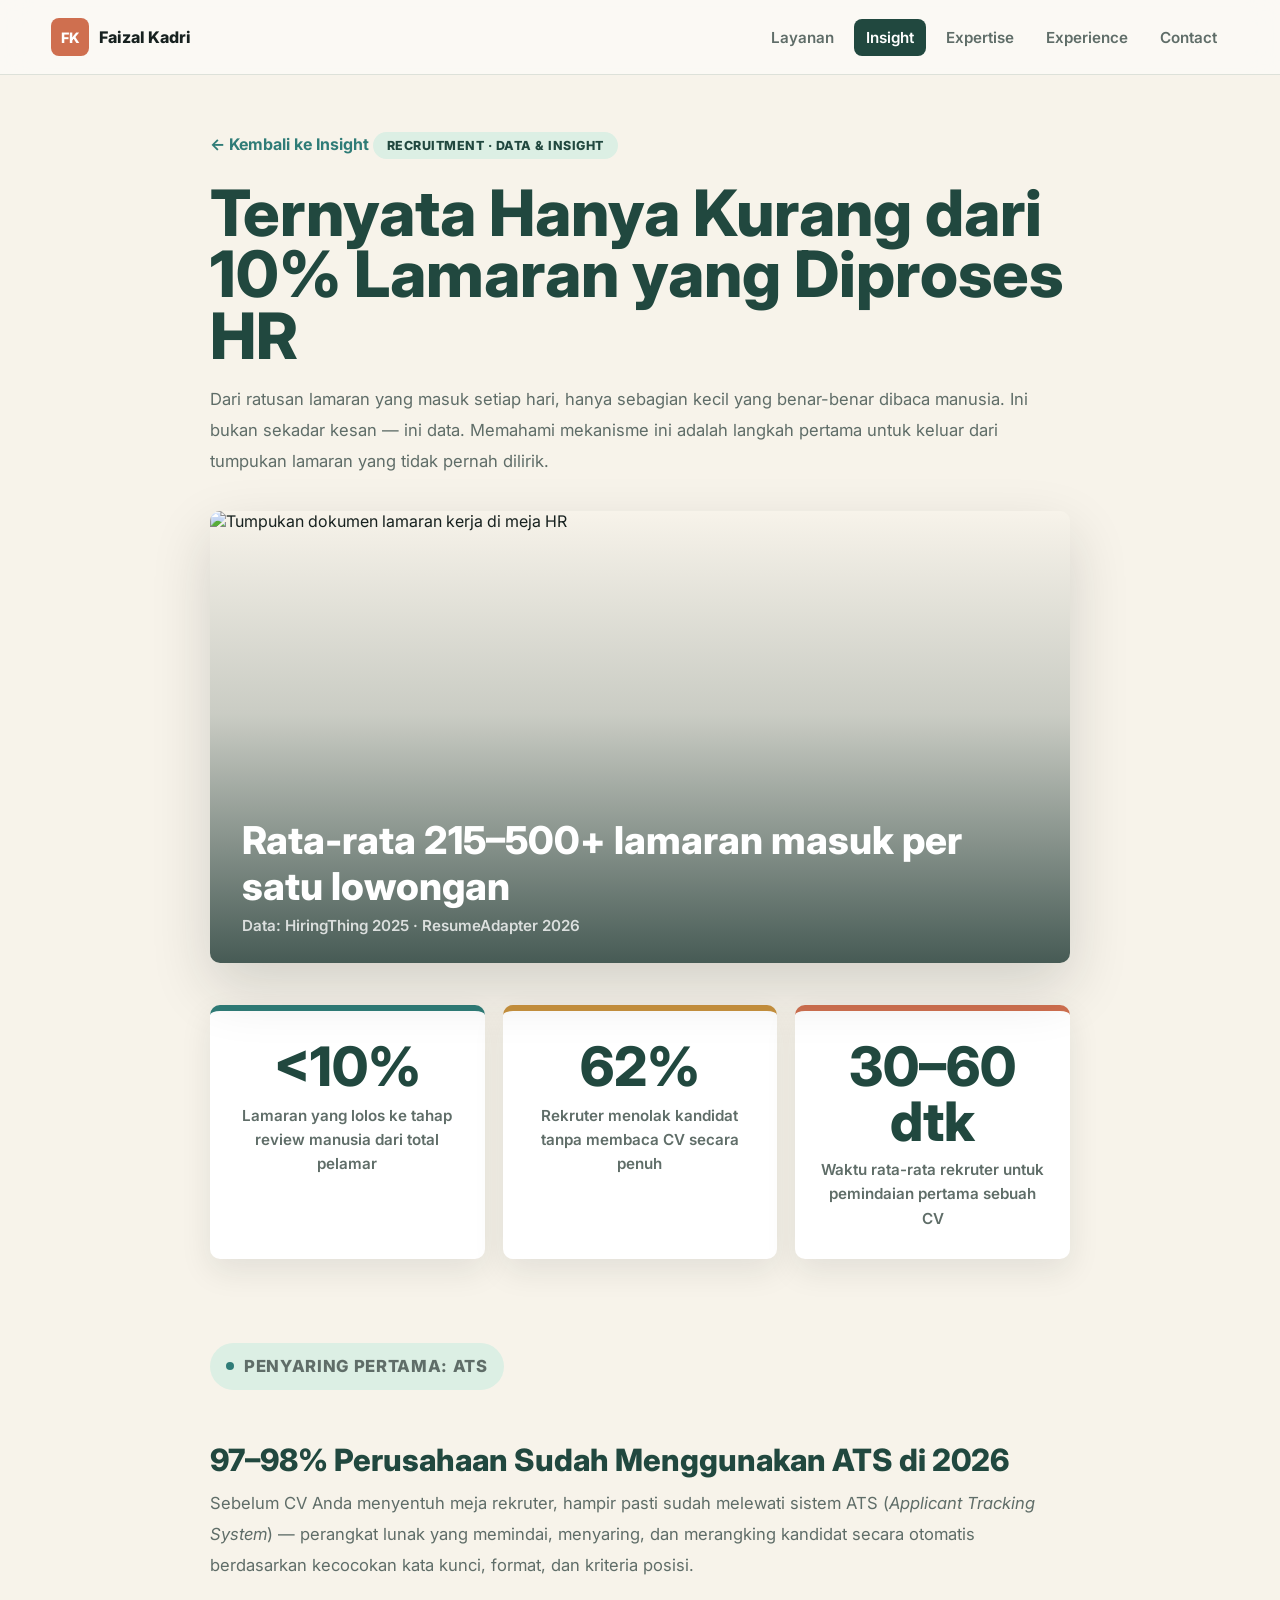
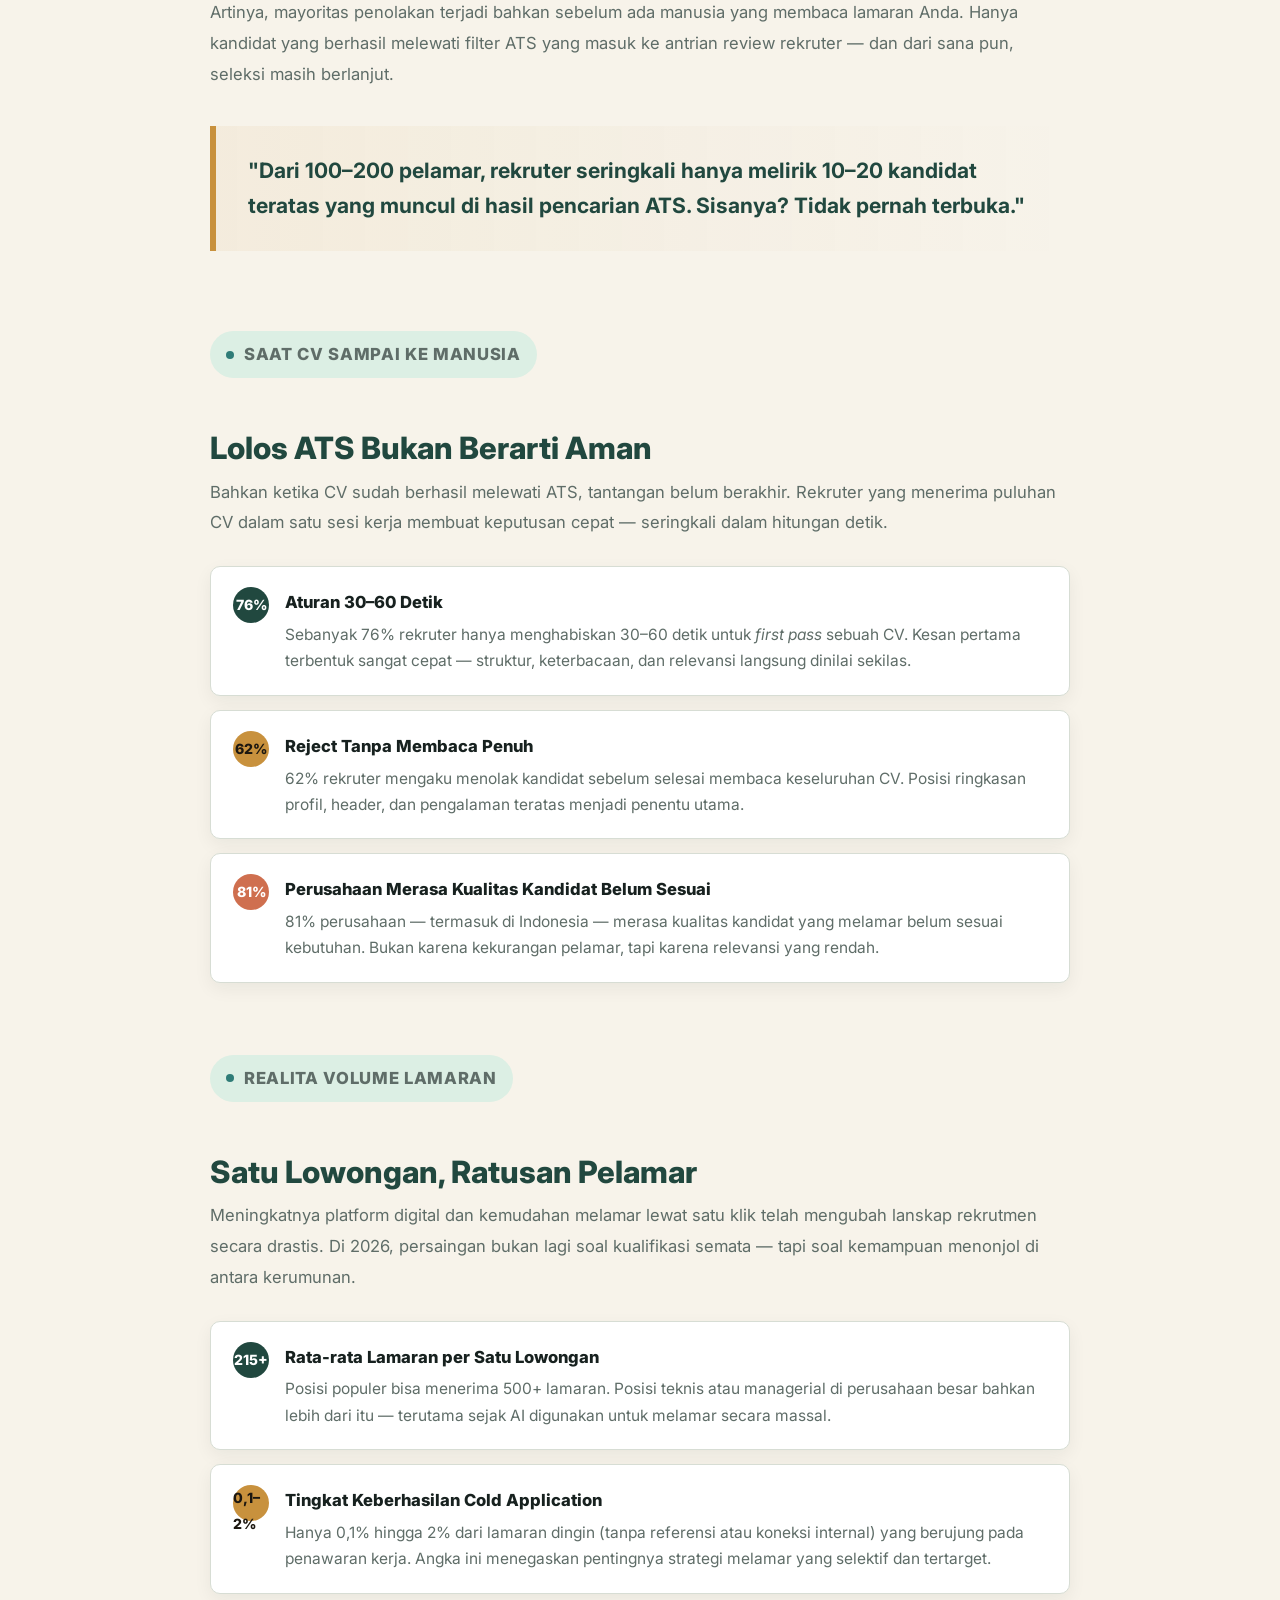
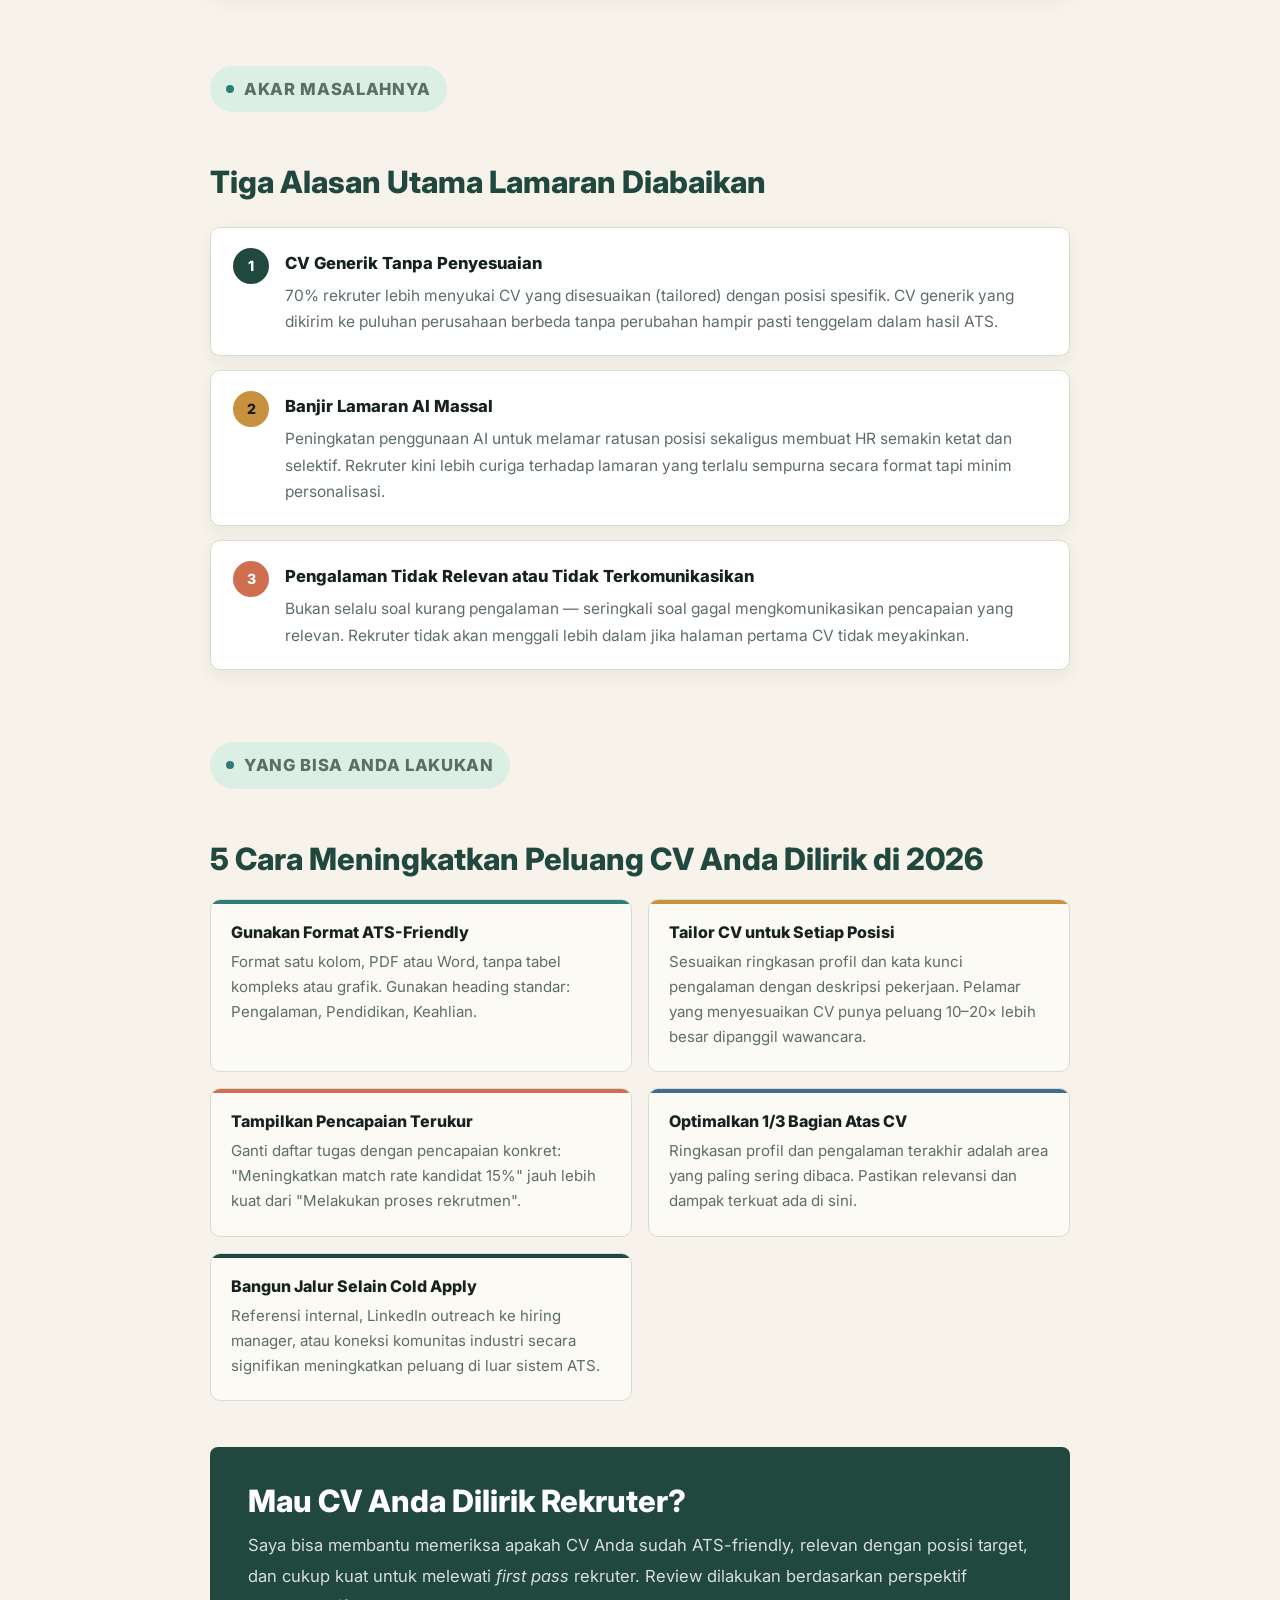
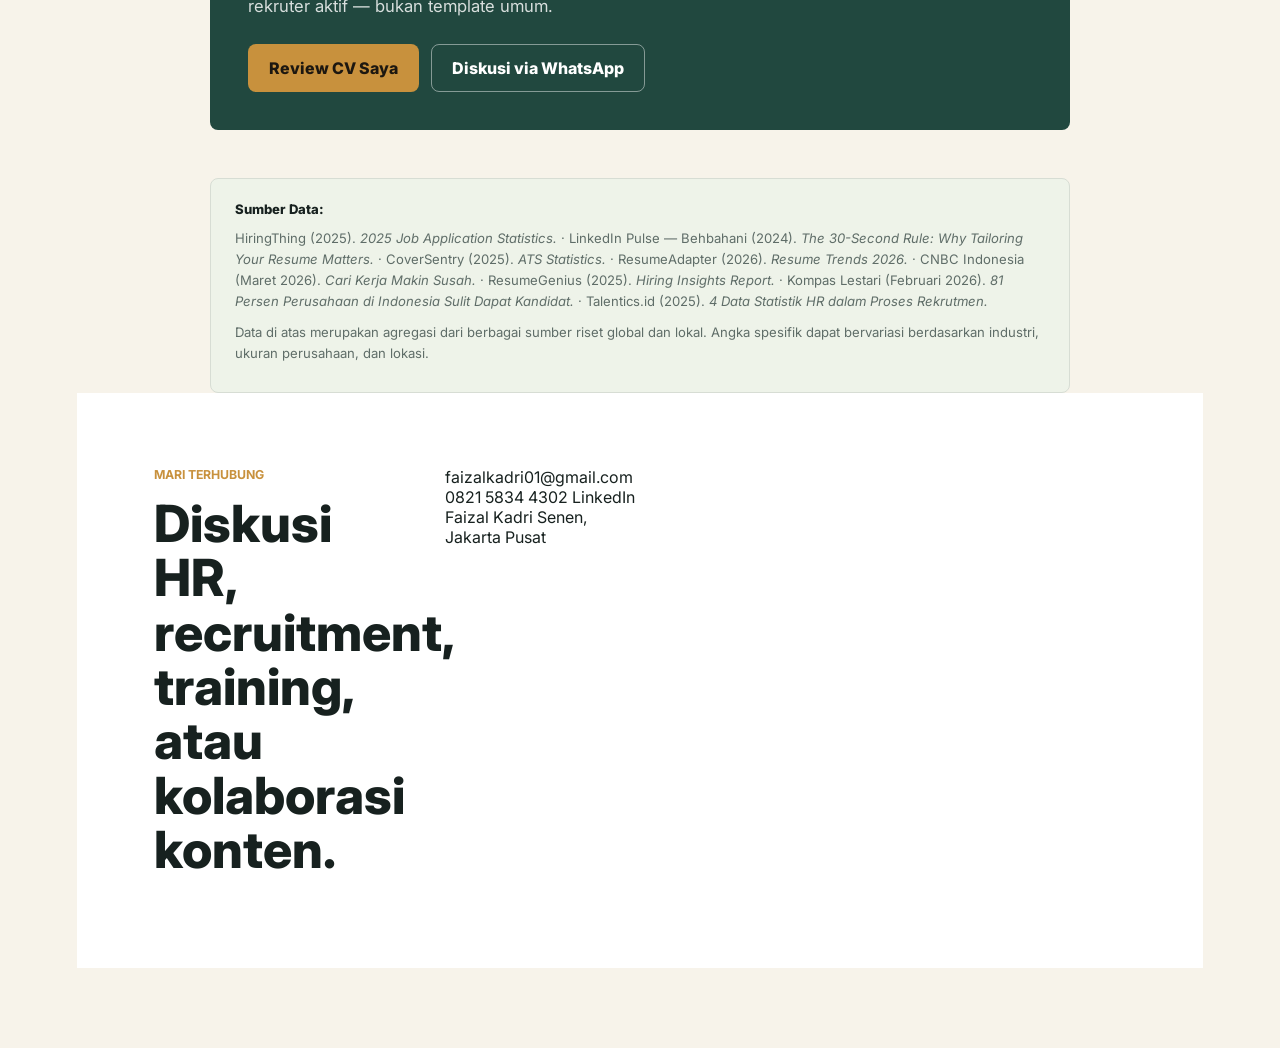
==== artikel-peluang-lamaran-hr.html @ a582398c "Add files via upload" ====
<!DOCTYPE html>
<html lang="id">
<head>
  <meta charset="UTF-8">
  <meta name="viewport" content="width=device-width, initial-scale=1.0">
  <title>Hanya 10% Lamaran yang Diproses HR | Faizal Kadri</title>
  <meta name="description" content="Data riset terbaru 2026: mengapa hanya kurang dari 10% lamaran yang benar-benar dibaca HR, dan bagaimana cara meningkatkan peluang Anda.">
  <link rel="preconnect" href="https://fonts.googleapis.com">
  <link rel="preconnect" href="https://fonts.gstatic.com" crossorigin>
  <link href="https://fonts.googleapis.com/css2?family=Inter:wght@400;500;600;700;800&display=swap" rel="stylesheet">
  <link rel="stylesheet" href="styles.css">
  <style>
    /* ── Stat callout cards ── */
    .stat-callout-grid {
      display: grid;
      grid-template-columns: repeat(3, 1fr);
      gap: 18px;
      margin: 40px 0;
    }

    .stat-callout {
      padding: 28px 24px;
      border-radius: 10px;
      border-top: 6px solid var(--teal);
      background: var(--white);
      box-shadow: 0 12px 32px rgba(23,33,31,0.09);
      text-align: center;
    }

    .stat-callout:nth-child(2) { border-top-color: var(--gold); }
    .stat-callout:nth-child(3) { border-top-color: var(--coral); }

    .stat-callout strong {
      display: block;
      font-size: clamp(2.2rem, 5vw, 3.4rem);
      font-weight: 800;
      color: var(--forest);
      line-height: 1;
      margin-bottom: 10px;
    }

    .stat-callout span {
      color: var(--muted);
      font-size: 0.95rem;
      line-height: 1.6;
      font-weight: 600;
    }

    /* ── Inline highlight quote ── */
    .pull-quote {
      margin: 36px 0;
      padding: 28px 32px;
      border-left: 6px solid var(--gold);
      border-radius: 0 10px 10px 0;
      background: linear-gradient(90deg, rgba(200,145,61,0.08), transparent);
      font-size: clamp(1.12rem, 2vw, 1.32rem);
      font-weight: 700;
      color: var(--forest);
      line-height: 1.65;
    }

    /* ── Numbered insight list ── */
    .insight-list {
      list-style: none;
      padding: 0;
      margin: 28px 0;
      display: grid;
      gap: 14px;
    }

    .insight-list li {
      display: flex;
      gap: 16px;
      align-items: flex-start;
      padding: 20px 22px;
      border: 1px solid var(--line);
      border-radius: 10px;
      background: var(--white);
      box-shadow: 0 6px 18px rgba(23,33,31,0.06);
    }

    .insight-list li .num {
      flex-shrink: 0;
      width: 36px;
      height: 36px;
      border-radius: 50%;
      background: var(--forest);
      color: var(--white);
      display: grid;
      place-items: center;
      font-weight: 800;
      font-size: 0.88rem;
    }

    .insight-list li .num.gold { background: var(--gold); color: #1c1710; }
    .insight-list li .num.coral { background: var(--coral); }

    .insight-list li div strong {
      display: block;
      margin-bottom: 4px;
      color: var(--ink);
      font-weight: 800;
    }

    .insight-list li div p {
      margin: 0;
      color: var(--muted);
      font-size: 0.97rem;
      line-height: 1.7;
    }

    /* ── Section divider label ── */
    .section-label {
      display: inline-flex;
      align-items: center;
      gap: 10px;
      margin: 44px 0 20px;
      padding: 8px 16px;
      border-radius: 999px;
      background: var(--mint);
      color: var(--forest);
      font-size: 0.8rem;
      font-weight: 800;
      text-transform: uppercase;
      letter-spacing: 0.04em;
    }

    .section-label::before {
      content: "";
      display: block;
      width: 8px;
      height: 8px;
      border-radius: 50%;
      background: var(--teal);
    }

    /* ── Tips checklist ── */
    .tips-grid {
      display: grid;
      grid-template-columns: repeat(2, 1fr);
      gap: 16px;
      margin: 24px 0 36px;
    }

    .tip-card {
      padding: 22px 20px;
      border-radius: 10px;
      border: 1px solid var(--line);
      background: var(--paper);
      position: relative;
      overflow: hidden;
    }

    .tip-card::before {
      content: "";
      position: absolute;
      top: 0; left: 0; right: 0;
      height: 4px;
      background: var(--teal);
    }

    .tip-card:nth-child(2)::before { background: var(--gold); }
    .tip-card:nth-child(3)::before { background: var(--coral); }
    .tip-card:nth-child(4)::before { background: var(--blue); }
    .tip-card:nth-child(5)::before { background: var(--forest); }

    .tip-card h4 {
      margin: 0 0 8px;
      font-size: 1rem;
      font-weight: 800;
      color: var(--ink);
    }

    .tip-card p {
      margin: 0;
      color: var(--muted);
      font-size: 0.94rem;
      line-height: 1.65;
    }

    /* ── Source footnotes ── */
    .sources {
      margin-top: 48px;
      padding: 20px 24px;
      border-radius: 8px;
      border: 1px solid var(--line);
      background: var(--soft);
    }

    .sources p {
      margin: 0 0 8px;
      font-size: 0.82rem !important;
      color: var(--muted) !important;
      line-height: 1.6 !important;
    }

    .sources strong {
      color: var(--ink);
      font-weight: 800;
    }

    /* ── Article hero banner ── */
    .article-hero-banner {
      position: relative;
      width: 100%;
      margin: 34px 0 42px;
      aspect-ratio: 1.9;
      border-radius: 10px;
      overflow: hidden;
      box-shadow: var(--shadow);
      display: flex;
      align-items: flex-end;
    }

    .article-hero-banner img {
      position: absolute;
      inset: 0;
      width: 100%;
      height: 100%;
      object-fit: cover;
    }

    .article-hero-banner::after {
      content: "";
      position: absolute;
      inset: 0;
      background: linear-gradient(0deg, rgba(21,48,43,0.78) 0%, rgba(21,48,43,0.2) 55%, transparent);
    }

    .article-hero-banner .banner-caption {
      position: relative;
      z-index: 2;
      padding: 28px 32px;
      color: var(--white);
    }

    .article-hero-banner .banner-caption strong {
      display: block;
      font-size: clamp(1.5rem, 3.5vw, 2.4rem);
      font-weight: 800;
      line-height: 1.2;
      margin-bottom: 6px;
    }

    .article-hero-banner .banner-caption span {
      font-size: 0.95rem;
      color: rgba(255,255,255,0.78);
      font-weight: 600;
    }

    /* ── Responsive ── */
    @media (max-width: 680px) {
      .stat-callout-grid {
        grid-template-columns: repeat(2, 1fr);
      }
      .stat-callout-grid .stat-callout:last-child {
        grid-column: 1 / -1;
      }
      .tips-grid {
        grid-template-columns: 1fr;
      }
    }
  </style>
</head>
<body class="article-page">

  <header class="site-header is-scrolled">
    <a class="brand" href="index.html" aria-label="Faizal Kadri home">
      <span class="brand-mark">FK</span>
      <span>Faizal Kadri</span>
    </a>
    <nav class="nav" aria-label="Navigasi utama">
      <a href="index.html#services">Layanan</a>
      <a href="index.html#insight" class="active">Insight</a>
      <a href="index.html#expertise">Expertise</a>
      <a href="index.html#experience">Experience</a>
      <a href="index.html#contact">Contact</a>
    </nav>
  </header>

  <main>
    <div class="article-detail">
      <a class="back-link" href="index.html#insight">← Kembali ke Insight</a>

      <span style="display:inline-block; margin-bottom:12px; padding:6px 14px; border-radius:999px; background:var(--mint); color:var(--forest); font-size:0.78rem; font-weight:800; text-transform:uppercase; letter-spacing:0.04em;">Recruitment · Data & Insight</span>

      <h1>Ternyata Hanya Kurang dari 10% Lamaran yang Diproses HR</h1>

      <p class="article-lead">
        Dari ratusan lamaran yang masuk setiap hari, hanya sebagian kecil yang benar-benar dibaca manusia. Ini bukan sekadar kesan — ini data. Memahami mekanisme ini adalah langkah pertama untuk keluar dari tumpukan lamaran yang tidak pernah dilirik.
      </p>

      <div class="article-hero-banner">
        <img src="https://images.unsplash.com/photo-1586281380349-632531db7ed4?auto=format&fit=crop&w=1400&q=80" alt="Tumpukan dokumen lamaran kerja di meja HR">
        <div class="banner-caption">
          <strong>Rata-rata 215–500+ lamaran masuk per satu lowongan</strong>
          <span>Data: HiringThing 2025 · ResumeAdapter 2026</span>
        </div>
      </div>

      <!-- ── STAT CARDS ── -->
      <div class="stat-callout-grid">
        <div class="stat-callout">
          <strong>&lt;10%</strong>
          <span>Lamaran yang lolos ke tahap review manusia dari total pelamar</span>
        </div>
        <div class="stat-callout">
          <strong>62%</strong>
          <span>Rekruter menolak kandidat tanpa membaca CV secara penuh</span>
        </div>
        <div class="stat-callout">
          <strong>30–60 dtk</strong>
          <span>Waktu rata-rata rekruter untuk pemindaian pertama sebuah CV</span>
        </div>
      </div>

      <!-- ── BAGIAN 1: ATS ── -->
      <p class="section-label">Penyaring Pertama: ATS</p>

      <h2>97–98% Perusahaan Sudah Menggunakan ATS di 2026</h2>

      <p>
        Sebelum CV Anda menyentuh meja rekruter, hampir pasti sudah melewati sistem ATS (<em>Applicant Tracking System</em>) — perangkat lunak yang memindai, menyaring, dan merangking kandidat secara otomatis berdasarkan kecocokan kata kunci, format, dan kriteria posisi.
      </p>

      <p>
        Artinya, mayoritas penolakan terjadi bahkan sebelum ada manusia yang membaca lamaran Anda. Hanya kandidat yang berhasil melewati filter ATS yang masuk ke antrian review rekruter — dan dari sana pun, seleksi masih berlanjut.
      </p>

      <div class="pull-quote">
        "Dari 100–200 pelamar, rekruter seringkali hanya melirik 10–20 kandidat teratas yang muncul di hasil pencarian ATS. Sisanya? Tidak pernah terbuka."
      </div>

      <!-- ── BAGIAN 2: Human Review ── -->
      <p class="section-label">Saat CV Sampai ke Manusia</p>

      <h2>Lolos ATS Bukan Berarti Aman</h2>

      <p>
        Bahkan ketika CV sudah berhasil melewati ATS, tantangan belum berakhir. Rekruter yang menerima puluhan CV dalam satu sesi kerja membuat keputusan cepat — seringkali dalam hitungan detik.
      </p>

      <ul class="insight-list">
        <li>
          <span class="num">76%</span>
          <div>
            <strong>Aturan 30–60 Detik</strong>
            <p>Sebanyak 76% rekruter hanya menghabiskan 30–60 detik untuk <em>first pass</em> sebuah CV. Kesan pertama terbentuk sangat cepat — struktur, keterbacaan, dan relevansi langsung dinilai sekilas.</p>
          </div>
        </li>
        <li>
          <span class="num gold">62%</span>
          <div>
            <strong>Reject Tanpa Membaca Penuh</strong>
            <p>62% rekruter mengaku menolak kandidat sebelum selesai membaca keseluruhan CV. Posisi ringkasan profil, header, dan pengalaman teratas menjadi penentu utama.</p>
          </div>
        </li>
        <li>
          <span class="num coral">81%</span>
          <div>
            <strong>Perusahaan Merasa Kualitas Kandidat Belum Sesuai</strong>
            <p>81% perusahaan — termasuk di Indonesia — merasa kualitas kandidat yang melamar belum sesuai kebutuhan. Bukan karena kekurangan pelamar, tapi karena relevansi yang rendah.</p>
          </div>
        </li>
      </ul>

      <!-- ── BAGIAN 3: Volume Lamaran ── -->
      <p class="section-label">Realita Volume Lamaran</p>

      <h2>Satu Lowongan, Ratusan Pelamar</h2>

      <p>
        Meningkatnya platform digital dan kemudahan melamar lewat satu klik telah mengubah lanskap rekrutmen secara drastis. Di 2026, persaingan bukan lagi soal kualifikasi semata — tapi soal kemampuan menonjol di antara kerumunan.
      </p>

      <ul class="insight-list">
        <li>
          <span class="num">215+</span>
          <div>
            <strong>Rata-rata Lamaran per Satu Lowongan</strong>
            <p>Posisi populer bisa menerima 500+ lamaran. Posisi teknis atau managerial di perusahaan besar bahkan lebih dari itu — terutama sejak AI digunakan untuk melamar secara massal.</p>
          </div>
        </li>
        <li>
          <span class="num gold">0,1–2%</span>
          <div>
            <strong>Tingkat Keberhasilan Cold Application</strong>
            <p>Hanya 0,1% hingga 2% dari lamaran dingin (tanpa referensi atau koneksi internal) yang berujung pada penawaran kerja. Angka ini menegaskan pentingnya strategi melamar yang selektif dan tertarget.</p>
          </div>
        </li>
      </ul>

      <!-- ── BAGIAN 4: Mengapa Tidak Dilirik ── -->
      <p class="section-label">Akar Masalahnya</p>

      <h2>Tiga Alasan Utama Lamaran Diabaikan</h2>

      <ul class="insight-list">
        <li>
          <span class="num">1</span>
          <div>
            <strong>CV Generik Tanpa Penyesuaian</strong>
            <p>70% rekruter lebih menyukai CV yang disesuaikan (tailored) dengan posisi spesifik. CV generik yang dikirim ke puluhan perusahaan berbeda tanpa perubahan hampir pasti tenggelam dalam hasil ATS.</p>
          </div>
        </li>
        <li>
          <span class="num gold">2</span>
          <div>
            <strong>Banjir Lamaran AI Massal</strong>
            <p>Peningkatan penggunaan AI untuk melamar ratusan posisi sekaligus membuat HR semakin ketat dan selektif. Rekruter kini lebih curiga terhadap lamaran yang terlalu sempurna secara format tapi minim personalisasi.</p>
          </div>
        </li>
        <li>
          <span class="num coral">3</span>
          <div>
            <strong>Pengalaman Tidak Relevan atau Tidak Terkomunikasikan</strong>
            <p>Bukan selalu soal kurang pengalaman — seringkali soal gagal mengkomunikasikan pencapaian yang relevan. Rekruter tidak akan menggali lebih dalam jika halaman pertama CV tidak meyakinkan.</p>
          </div>
        </li>
      </ul>

      <!-- ── BAGIAN 5: Tips ── -->
      <p class="section-label">Yang Bisa Anda Lakukan</p>

      <h2>5 Cara Meningkatkan Peluang CV Anda Dilirik di 2026</h2>

      <div class="tips-grid">
        <div class="tip-card">
          <h4>Gunakan Format ATS-Friendly</h4>
          <p>Format satu kolom, PDF atau Word, tanpa tabel kompleks atau grafik. Gunakan heading standar: Pengalaman, Pendidikan, Keahlian.</p>
        </div>
        <div class="tip-card">
          <h4>Tailor CV untuk Setiap Posisi</h4>
          <p>Sesuaikan ringkasan profil dan kata kunci pengalaman dengan deskripsi pekerjaan. Pelamar yang menyesuaikan CV punya peluang 10–20× lebih besar dipanggil wawancara.</p>
        </div>
        <div class="tip-card">
          <h4>Tampilkan Pencapaian Terukur</h4>
          <p>Ganti daftar tugas dengan pencapaian konkret: "Meningkatkan match rate kandidat 15%" jauh lebih kuat dari "Melakukan proses rekrutmen".</p>
        </div>
        <div class="tip-card">
          <h4>Optimalkan 1/3 Bagian Atas CV</h4>
          <p>Ringkasan profil dan pengalaman terakhir adalah area yang paling sering dibaca. Pastikan relevansi dan dampak terkuat ada di sini.</p>
        </div>
        <div class="tip-card">
          <h4>Bangun Jalur Selain Cold Apply</h4>
          <p>Referensi internal, LinkedIn outreach ke hiring manager, atau koneksi komunitas industri secara signifikan meningkatkan peluang di luar sistem ATS.</p>
        </div>
      </div>

      <!-- ── CTA ── -->
      <div class="article-cta">
        <h2>Mau CV Anda Dilirik Rekruter?</h2>
        <p>
          Saya bisa membantu memeriksa apakah CV Anda sudah ATS-friendly, relevan dengan posisi target, dan cukup kuat untuk melewati <em>first pass</em> rekruter. Review dilakukan berdasarkan perspektif rekruter aktif — bukan template umum.
        </p>
        <div style="display:flex; flex-wrap:wrap; gap:12px; margin-top:22px;">
          <a class="button primary" href="form-review-cv.html">Review CV Saya</a>
          <a class="button secondary" href="https://wa.me/6282158344302?text=Halo%20Faizal%2C%20saya%20ingin%20diskusi%20tentang%20CV%20saya." target="_blank" rel="noopener" style="border-color:rgba(255,255,255,0.45); color:#fff;">Diskusi via WhatsApp</a>
        </div>
      </div>

      <!-- ── SOURCES ── -->
      <div class="sources">
        <p><strong>Sumber Data:</strong></p>
        <p>HiringThing (2025). <em>2025 Job Application Statistics.</em> · LinkedIn Pulse — Behbahani (2024). <em>The 30-Second Rule: Why Tailoring Your Resume Matters.</em> · CoverSentry (2025). <em>ATS Statistics.</em> · ResumeAdapter (2026). <em>Resume Trends 2026.</em> · CNBC Indonesia (Maret 2026). <em>Cari Kerja Makin Susah.</em> · ResumeGenius (2025). <em>Hiring Insights Report.</em> · Kompas Lestari (Februari 2026). <em>81 Persen Perusahaan di Indonesia Sulit Dapat Kandidat.</em> · Talentics.id (2025). <em>4 Data Statistik HR dalam Proses Rekrutmen.</em></p>
        <p style="margin-top:10px; font-size:0.78rem;">Data di atas merupakan agregasi dari berbagai sumber riset global dan lokal. Angka spesifik dapat bervariasi berdasarkan industri, ukuran perusahaan, dan lokasi.</p>
      </div>

    </div>
  </main>

  <footer class="footer" id="contact">
    <div>
      <p class="eyebrow">Mari terhubung</p>
      <h2>Diskusi HR, recruitment, training, atau kolaborasi konten.</h2>
    </div>
    <address>
      <a href="mailto:faizalkadri01@gmail.com">faizalkadri01@gmail.com</a>
      <a href="tel:+6282158344302">0821 5834 4302</a>
      <a href="https://www.linkedin.com/in/faizal-kadri-985750173">LinkedIn Faizal Kadri</a>
      <span>Senen, Jakarta Pusat</span>
    </address>
  </footer>

  <script src="script.js"></script>
</body>
</html>
---- styles.css ----
:root {
  --ink: #17211f;
  --muted: #5f6d68;
  --line: #d7ddd4;
  --paper: #fbfaf5;
  --soft: #eef3e9;
  --forest: #21483f;
  --teal: #2f7c77;
  --gold: #c8913d;
  --coral: #cf6f4f;
  --blue: #416c8f;
  --mint: #dcefe4;
  --rose: #f4ded5;
  --white: #ffffff;
  --shadow: 0 24px 60px rgba(23, 33, 31, 0.16);
}

* {
  box-sizing: border-box;
}

html {
  scroll-behavior: smooth;
}

body {
  margin: 0;
  font-family: "Inter", Arial, sans-serif;
  color: var(--ink);
  background: #f7f3ea;
}

img {
  display: block;
  max-width: 100%;
}

a {
  color: inherit;
  text-decoration: none;
}

a:focus-visible,
button:focus-visible,
input:focus-visible,
textarea:focus-visible {
  outline: 3px solid var(--teal);
  outline-offset: 3px;
  border-radius: 4px;
}

.container {
  width: min(1280px, 100%);
  margin-inline: auto;
}

.site-header {
  position: fixed;
  z-index: 20;
  top: 0;
  left: 0;
  right: 0;
  display: flex;
  align-items: center;
  justify-content: space-between;
  gap: 24px;
  padding: 18px clamp(18px, 4vw, 56px);
  background: rgba(251, 250, 245, 0.9);
  border-bottom: 1px solid rgba(215, 221, 212, 0.85);
  backdrop-filter: blur(16px);
}

.brand {
  display: inline-flex;
  align-items: center;
  gap: 10px;
  font-weight: 800;
}

.brand-mark {
  display: grid;
  width: 38px;
  height: 38px;
  place-items: center;
  border-radius: 8px;
  color: var(--white);
  background: var(--coral);
  font-size: 0.9rem;
}

.nav {
  display: flex;
  gap: 8px;
  color: var(--muted);
  font-size: 0.95rem;
  font-weight: 600;
}

.nav a {
  padding: 9px 12px;
  border-radius: 8px;
}

.nav a:hover {
  color: var(--white);
  background: var(--forest);
}

.nav a.active {
  color: var(--white);
  background: var(--forest);
}

.site-header.is-scrolled {
  box-shadow: 0 10px 28px rgba(23, 33, 31, 0.08);
}

.home-page .site-header {
  background: transparent;
  border-bottom: 0;
  color: var(--white);
}

.home-page .site-header.is-scrolled {
  background: rgba(255, 253, 247, 0.94);
  border-bottom: 1px solid rgba(215, 221, 212, 0.85);
  color: var(--ink);
}

.home-page .brand-mark {
  color: var(--forest);
  background: var(--white);
}

.home-page .site-header.is-scrolled .brand-mark {
  color: var(--white);
  background: var(--coral);
}

.home-page .nav {
  color: rgba(255, 255, 255, 0.9);
}

.home-page .nav a.active {
  background: rgba(255, 255, 255, 0.86);
  color: var(--ink);
}

.home-page .site-header.is-scrolled .nav {
  color: var(--muted);
}

.hero {
  position: relative;
  display: grid;
  min-height: 100vh;
  align-items: center;
  padding: 140px clamp(18px, 8vw, 150px) 92px;
  overflow: hidden;
  color: var(--white);
}

.hero-media {
  position: absolute;
  inset: 0;
  z-index: -2;
}

.hero-media img {
  width: 100%;
  height: 100%;
  object-fit: cover;
}

.hero::after {
  position: absolute;
  inset: 0;
  z-index: -1;
  content: "";
  background:
    linear-gradient(120deg, rgba(21, 48, 43, 0.88) 0%, rgba(47, 124, 119, 0.60) 60%, transparent),
    linear-gradient(0deg, rgba(21, 48, 43, 0.50), transparent);
}

.hero-content {
  width: min(880px, 100%);
  padding-left: 0;
  border-left: 0;
}

.eyebrow {
  margin: 0 0 14px;
  color: var(--gold);
  font-size: 0.77rem;
  font-weight: 700;
  letter-spacing: 0;
  text-transform: uppercase;
}

h1,
h2,
h3,
p {
  margin-top: 0;
}

h1 {
  margin-bottom: 22px;
  font-size: clamp(3.2rem, 7.2vw, 7rem);
  font-weight: 800;
  line-height: 0.96;
  letter-spacing: 0;
}

h2 {
  margin-bottom: 18px;
  font-size: clamp(2rem, 4vw, 3.4rem);
  font-weight: 800;
  line-height: 1.06;
  letter-spacing: 0;
}

h3 {
  font-weight: 800;
  line-height: 1.25;
  letter-spacing: 0;
}

.hero-copy {
  width: min(760px, 100%);
  margin-bottom: 24px;
  color: rgba(255, 255, 255, 0.9);
  font-size: clamp(1rem, 1.6vw, 1.22rem);
  line-height: 1.75;
}

.hero-tags {
  display: flex;
  flex-wrap: wrap;
  gap: 10px;
  margin-bottom: 28px;
}

.hero-tags span {
  padding: 9px 13px;
  border: 1px solid rgba(255, 255, 255, 0.22);
  border-radius: 8px;
  color: rgba(255, 255, 255, 0.9);
  background: rgba(255, 255, 255, 0.11);
  font-weight: 600;
}

.hero-actions {
  display: flex;
  flex-wrap: wrap;
  gap: 12px;
}

.button {
  display: inline-flex;
  min-height: 48px;
  align-items: center;
  justify-content: center;
  padding: 13px 20px;
  border: 1px solid transparent;
  border-radius: 8px;
  font-weight: 800;
}

.button.primary {
  background: var(--gold);
  color: #1c1710;
}

.button,
.service-card a,
.resource-list a {
  transition: transform 180ms ease, box-shadow 180ms ease, background 180ms ease;
}

.button:hover,
.service-card a:hover,
.resource-list a:hover {
  transform: translateY(-2px);
}

.button.secondary {
  border-color: rgba(255, 255, 255, 0.55);
  color: var(--white);
}

.button.secondary.dark {
  border-color: var(--line);
  color: var(--forest);
}

.stats-band {
  position: relative;
  z-index: 4;
  display: grid;
  grid-template-columns: repeat(4, 1fr);
  gap: 14px;
  width: min(1180px, calc(100% - 36px));
  margin: -48px auto 0;
  background: transparent;
  border-bottom: 0;
}

.stats-band div {
  min-height: 148px;
  padding: 28px clamp(18px, 3vw, 34px);
  border: 1px solid rgba(215, 221, 212, 0.8);
  border-top: 7px solid var(--teal);
  border-radius: 8px;
  background: var(--white);
  box-shadow: 0 18px 38px rgba(23, 33, 31, 0.1);
}

.stats-band div:nth-child(2) {
  border-top-color: var(--gold);
}

.stats-band div:nth-child(3) {
  border-top-color: var(--coral);
}

.stats-band div:nth-child(4) {
  border-top-color: var(--blue);
}

.stats-band strong {
  display: block;
  margin-bottom: 8px;
  color: var(--forest);
  font-size: clamp(1.5rem, 3vw, 2.5rem);
}

.stats-band span {
  color: var(--muted);
  font-weight: 700;
}

.section {
  padding: 104px clamp(18px, 6vw, 84px);
}

.intro {
  display: grid;
  gap: clamp(30px, 7vw, 90px);
  align-items: start;
}

.about-profile {
  grid-template-columns: minmax(280px, 0.8fr) minmax(320px, 1.15fr);
  align-items: center;
  min-height: 720px;
  background: #f7f3ea;
}

.about-photo {
  position: relative;
  display: flex;
  justify-content: center;
  align-items: center;
  min-height: 560px;
}

.about-photo::before {
  position: absolute;
  inset: -104px 0;
  z-index: 0;
  background: #ffffff;
  content: "";
}

.about-photo img {
  position: relative;
  z-index: 1;
  width: min(430px, 92%);
  aspect-ratio: 0.82;
  border-radius: 8px;
  object-fit: cover;
  object-position: center 35%;
  box-shadow: 0 28px 54px rgba(23, 33, 31, 0.18);
}

.about-copy {
  max-width: 760px;
}

.about-copy h2 {
  margin-bottom: 14px;
  color: #132a4c;
  font-size: clamp(3rem, 6vw, 5rem);
}

.about-role {
  margin-bottom: 24px;
  color: var(--forest);
  font-size: clamp(1.08rem, 1.7vw, 1.35rem);
  font-weight: 800;
  line-height: 1.55;
}

.about-copy p:not(.eyebrow):not(.about-role) {
  color: #17211f;
  font-size: clamp(1.05rem, 1.6vw, 1.24rem);
  line-height: 1.85;
}

.about-tags {
  display: flex;
  flex-wrap: wrap;
  gap: 10px;
  margin: 28px 0 34px;
}

.about-tags span {
  padding: 10px 13px;
  border-radius: 8px;
  color: var(--forest);
  background: var(--mint);
  font-weight: 600;
}

.platform-links {
  display: flex;
  flex-wrap: wrap;
  gap: 12px;
}

.platform-links a {
  display: inline-flex;
  min-width: 116px;
  min-height: 46px;
  align-items: center;
  justify-content: center;
  padding: 12px 18px;
  border-radius: 8px;
  color: var(--white);
  background: #132a4c;
  font-weight: 700;
}

.platform-links a:nth-child(2) {
  background: var(--teal);
}

.platform-links a:nth-child(3) {
  background: var(--coral);
}

.intro p:not(.eyebrow),
.section-heading p {
  color: var(--muted);
  font-size: 1.06rem;
  line-height: 1.8;
}

.section-heading {
  width: min(760px, 100%);
  margin-bottom: 34px;
}

.intro-note {
  padding: 24px;
  border-left: 6px solid var(--coral);
  border-radius: 8px;
  background: var(--white);
  box-shadow: 0 16px 34px rgba(23, 33, 31, 0.09);
}

.intro-note strong,
.intro-note span {
  display: block;
}

.intro-note strong {
  margin-bottom: 8px;
  color: var(--forest);
  font-size: 1.1rem;
}

.intro-note span {
  color: var(--muted);
  line-height: 1.7;
}

.services {
  color: var(--white);
  background:
    linear-gradient(135deg, rgba(207, 111, 79, 0.2), rgba(65, 108, 143, 0.12)),
    var(--forest);
}

.services .section-heading h2 {
  color: var(--white);
}

.services .section-heading p {
  color: rgba(255, 255, 255, 0.76);
}

.service-grid {
  display: grid;
  grid-template-columns: repeat(3, 1fr);
  grid-auto-rows: 1fr;
  gap: 18px;
  max-width: 1280px;
  margin-inline: auto;
}

.service-card {
  position: relative;
  display: flex;
  min-height: 320px;
  flex-direction: column;
  align-items: flex-start;
  padding: 28px;
  border: 1px solid rgba(255, 255, 255, 0.2);
  border-radius: 8px;
  color: var(--ink);
  background: var(--white);
  box-shadow: 0 18px 42px rgba(9, 21, 19, 0.18);
  transition: transform 180ms ease, box-shadow 180ms ease;
}

.service-card::before {
  position: absolute;
  top: 22px;
  right: 24px;
  color: rgba(23, 33, 31, 0.08);
  font-size: 3rem;
  font-weight: 700;
}

.service-card:nth-child(1)::before {
  content: "01";
}

.service-card:nth-child(2)::before {
  content: "02";
}

.service-card:nth-child(3)::before {
  content: "03";
}

.service-card:nth-child(4)::before {
  content: "04";
}

.service-card:nth-child(5)::before {
  content: "05";
}

.service-card:nth-child(6)::before {
  content: "06";
}

.service-card:hover,
.article-card:hover {
  transform: translateY(-6px);
  box-shadow: 0 28px 54px rgba(9, 21, 19, 0.18);
}

.service-card.featured {
  color: var(--white);
  background:
    linear-gradient(145deg, rgba(200, 145, 61, 0.3), transparent 46%),
    #17362f;
  box-shadow: var(--shadow);
}

.service-card:nth-child(2) {
  background: var(--mint);
}

.service-card:nth-child(3) {
  background: #f7ead0;
}

.service-card:nth-child(4) {
  background: var(--rose);
}

.service-card:nth-child(5) {
  background: #e4edf3;
}

.service-card span {
  margin-bottom: 18px;
  color: var(--teal);
  font-size: 0.78rem;
  font-weight: 700;
  text-transform: uppercase;
}

.service-card.featured span {
  color: var(--gold);
}

.service-card h3 {
  margin-bottom: 12px;
  color: var(--ink);
  font-size: 1.45rem;
}

.service-card p {
  margin-bottom: 22px;
  color: #4d5d59;
  line-height: 1.7;
}

.service-card.featured h3 {
  color: var(--white);
}

.service-card.featured p {
  color: rgba(255, 255, 255, 0.82);
}

.service-card a {
  margin-top: auto;
  padding: 12px 16px;
  border-radius: 8px;
  color: var(--white);
  background: var(--teal);
  font-weight: 700;
}

.service-card.featured a {
  color: #1c1710;
  background: var(--gold);
}

.insight {
  background:
    linear-gradient(180deg, #fffdf7 0%, #eef3e9 100%);
}

.article-grid {
  display: grid;
  grid-template-columns: repeat(3, 1fr);
  gap: 18px;
  max-width: 1280px;
  margin-inline: auto;
}

.article-card {
  position: relative;
  overflow: hidden;
  border: 1px solid var(--line);
  border-radius: 8px;
  background: var(--white);
  box-shadow: 0 14px 32px rgba(23, 33, 31, 0.08);
  transition: transform 180ms ease, box-shadow 180ms ease;
}

.article-card img {
  width: 100%;
  aspect-ratio: 1.35;
  object-fit: cover;
}

.article-card div {
  position: relative;
  padding: 24px;
}

.article-card div::before {
  position: absolute;
  top: 0;
  left: 24px;
  right: 24px;
  height: 5px;
  border-radius: 999px;
  background: var(--coral);
  content: "";
}

.article-card:nth-child(2) div::before {
  background: var(--gold);
}

.article-card:nth-child(3) div::before {
  background: var(--blue);
}

.article-card span {
  color: var(--teal);
  font-size: 0.82rem;
  font-weight: 700;
  text-transform: uppercase;
}

.article-card h3 {
  margin: 10px 0 12px;
  font-size: 1.18rem;
}

.article-card p,
.expertise-item p,
.timeline p {
  color: var(--muted);
  line-height: 1.7;
}

.article-card a {
  display: inline-flex;
  margin-top: 6px;
  color: var(--forest);
  font-weight: 700;
}

.article-card a:hover {
  color: var(--teal);
}

.expertise-grid {
  display: grid;
  grid-template-columns: repeat(3, 1fr);
  gap: 1px;
  border-top: 0;
  border-left: 0;
  background: var(--line);
}

.expertise-item {
  position: relative;
  min-height: 220px;
  padding: 28px;
  border-right: 0;
  border-bottom: 0;
  background: rgba(255, 255, 255, 0.78);
}

.expertise-item::before {
  display: block;
  width: 42px;
  height: 7px;
  margin-bottom: 22px;
  border-radius: 999px;
  background: var(--teal);
  content: "";
}

.expertise-item:nth-child(2n)::before {
  background: var(--gold);
}

.expertise-item:nth-child(3n)::before {
  background: var(--coral);
}

.expertise-item h3 {
  margin-bottom: 12px;
}

.experience {
  background: #17362f;
}

.experience .section-heading h2 {
  color: var(--white);
}

.experience .section-heading p {
  color: rgba(255, 255, 255, 0.76);
}

.timeline {
  display: grid;
  gap: 18px;
  border-left: 2px solid var(--gold);
  padding-left: 26px;
}

.timeline article {
  position: relative;
  padding: 26px;
  border: 1px solid var(--line);
  border-radius: 8px;
  background: var(--white);
  box-shadow: 0 14px 32px rgba(9, 21, 19, 0.18);
}

.timeline article::before {
  position: absolute;
  top: 30px;
  left: -34px;
  width: 14px;
  height: 14px;
  border: 3px solid var(--paper);
  border-radius: 50%;
  background: var(--gold);
  content: "";
}

.timeline time {
  display: block;
  margin-bottom: 8px;
  color: var(--teal);
  font-weight: 800;
}

.resources {
  padding-top: 70px;
  padding-bottom: 70px;
}

.resource-panel {
  display: grid;
  grid-template-columns: minmax(240px, 0.85fr) minmax(260px, 1fr);
  gap: 28px;
  align-items: center;
  padding: clamp(28px, 5vw, 54px);
  border-radius: 8px;
  color: var(--white);
  background:
    linear-gradient(135deg, rgba(200, 145, 61, 0.28), rgba(207, 111, 79, 0.18)),
    #142522;
  box-shadow: var(--shadow);
}

.resource-panel h2 {
  margin-bottom: 0;
}

.resource-list {
  display: grid;
  gap: 12px;
}

.resource-list a {
  padding: 18px 20px;
  border: 1px solid rgba(255, 255, 255, 0.18);
  border-radius: 8px;
  background: rgba(255, 255, 255, 0.08);
  font-weight: 700;
}

.footer {
  display: grid;
  grid-template-columns: minmax(240px, 1.2fr) minmax(190px, 0.8fr) minmax(280px, 1.2fr) minmax(180px, 0.8fr);
  gap: clamp(28px, 4vw, 70px);
  padding: 74px clamp(18px, 6vw, 84px);
  color: var(--ink);
  background: var(--white);
}

.footer .brand {
  margin-bottom: 28px;
  font-size: 1.28rem;
}

.footer .brand-mark {
  background: var(--forest);
}

.footer-brand p {
  max-width: 360px;
  margin-bottom: 0;
  color: var(--ink);
  font-size: 1.05rem;
  line-height: 1.65;
}

.footer-column h3 {
  margin-bottom: 24px;
  color: #0f2748;
  font-size: 1.22rem;
}

.footer-column a,
.footer-column address {
  color: var(--ink);
  font-size: 1.05rem;
  line-height: 1.65;
}

address {
  font-style: normal;
}

address a:hover {
  color: var(--gold);
}

.footer-column {
  display: grid;
  align-content: start;
}

.footer-column > a + a {
  margin-top: 6px;
}

.social-links {
  display: flex;
  flex-wrap: wrap;
  gap: 12px;
}

.social-links a {
  display: inline-grid;
  width: 56px;
  height: 56px;
  place-items: center;
  border: 1px solid var(--ink);
  border-radius: 50%;
  color: var(--ink);
  background: var(--white);
  font-weight: 800;
}

.social-links a:hover {
  color: var(--white);
  background: var(--forest);
}

.form-page {
  padding: 132px clamp(18px, 6vw, 84px) 80px;
}

.form-hero {
  width: min(860px, 100%);
  margin-bottom: 34px;
}

.form-hero h1 {
  margin-bottom: 18px;
  color: var(--forest);
  font-size: clamp(2.4rem, 5vw, 4.5rem);
}

.form-hero p {
  color: var(--muted);
  font-size: 1.08rem;
  line-height: 1.75;
}

.cv-form {
  display: grid;
  gap: 18px;
  width: min(920px, 100%);
}

.form-section {
  display: grid;
  grid-template-columns: repeat(2, 1fr);
  gap: 18px;
  padding: 28px;
  border: 1px solid var(--line);
  border-radius: 8px;
  background: var(--white);
}

.form-section h2 {
  grid-column: 1 / -1;
  margin-bottom: 4px;
  color: var(--forest);
  font-size: 1.45rem;
}

label {
  display: grid;
  gap: 8px;
  color: var(--ink);
  font-weight: 700;
}

input,
textarea {
  width: 100%;
  border: 1px solid var(--line);
  border-radius: 8px;
  padding: 13px 14px;
  color: var(--ink);
  background: var(--paper);
  font: inherit;
  font-weight: 500;
}

textarea {
  resize: vertical;
}

input:focus,
textarea:focus {
  outline: 3px solid rgba(47, 124, 119, 0.18);
  border-color: var(--teal);
}

.form-section label:has(textarea),
.form-section label:last-child {
  grid-column: 1 / -1;
}

.form-actions {
  display: flex;
  flex-wrap: wrap;
  gap: 12px;
  justify-content: flex-end;
}

button.button {
  cursor: pointer;
  font: inherit;
}

.article-page {
  padding: 132px clamp(18px, 6vw, 84px) 80px;
}

.article-detail {
  width: min(860px, 100%);
  margin: 0 auto;
}

.back-link {
  display: inline-flex;
  margin-bottom: 28px;
  color: var(--teal);
  font-weight: 700;
}

.article-detail h1 {
  margin-bottom: 18px;
  color: var(--forest);
  font-size: clamp(2.4rem, 5vw, 4.8rem);
}

.article-lead {
  color: var(--muted);
  font-size: clamp(1.08rem, 2vw, 1.28rem);
  line-height: 1.8;
}

.article-detail > img {
  width: 100%;
  margin: 34px 0 42px;
  aspect-ratio: 1.9;
  border-radius: 8px;
  object-fit: cover;
  box-shadow: var(--shadow);
}

.article-detail h2 {
  margin-top: 34px;
  margin-bottom: 12px;
  color: var(--forest);
  font-size: clamp(1.45rem, 2.4vw, 2rem);
}

.article-detail p,
.article-detail li {
  color: var(--muted);
  font-size: 1.04rem;
  line-height: 1.85;
}

.article-detail ol {
  display: grid;
  gap: 10px;
  padding-left: 24px;
}

.article-cta {
  margin-top: 46px;
  padding: clamp(24px, 4vw, 38px);
  border-radius: 8px;
  color: var(--white);
  background: var(--forest);
}

.article-cta h2 {
  margin-top: 0;
  color: var(--white);
}

.article-cta p {
  color: rgba(255, 255, 255, 0.82);
}

@media (max-width: 980px) {
  .article-grid,
  .expertise-grid,
  .service-grid,
  .stats-band {
    grid-template-columns: repeat(2, 1fr);
  }

  .intro,
  .resource-panel,
  .footer {
    grid-template-columns: 1fr;
  }

  .about-profile {
    min-height: auto;
    background: #f7f3ea;
  }

  .about-photo {
    min-height: auto;
    background: transparent;
  }

  .about-photo::before {
    display: none;
  }
}

@media (max-width: 680px) {
  .site-header {
    position: sticky;
    align-items: flex-start;
    flex-direction: column;
    gap: 14px;
  }

  .nav {
    width: 100%;
    overflow-x: auto;
    padding-bottom: 4px;
  }

  .hero {
    min-height: 88vh;
    padding-top: 110px;
    padding-bottom: 56px;
  }

  .hero::after {
    background:
      linear-gradient(120deg, rgba(21, 48, 43, 0.88) 0%, rgba(47, 124, 119, 0.60) 60%, transparent),
      linear-gradient(0deg, rgba(21, 48, 43, 0.50), transparent);
  }

  .section {
    padding-top: 64px;
    padding-bottom: 64px;
  }

  .article-grid,
  .expertise-grid,
  .service-grid,
  .stats-band {
    grid-template-columns: 1fr;
  }

  .stats-band {
    grid-template-columns: repeat(2, 1fr);
  }

  .expertise-item {
    min-height: auto;
  }

  .about-copy h2 {
    font-size: clamp(2.5rem, 14vw, 3.6rem);
  }

  .platform-links a {
    flex: 1;
  }

  .form-page {
    padding-top: 86px;
  }

  .article-page {
    padding-top: 86px;
  }

  .form-section {
    grid-template-columns: 1fr;
    padding: 22px;
  }

  .form-actions {
    justify-content: stretch;
  }

  .form-actions .button {
    width: 100%;
  }
}
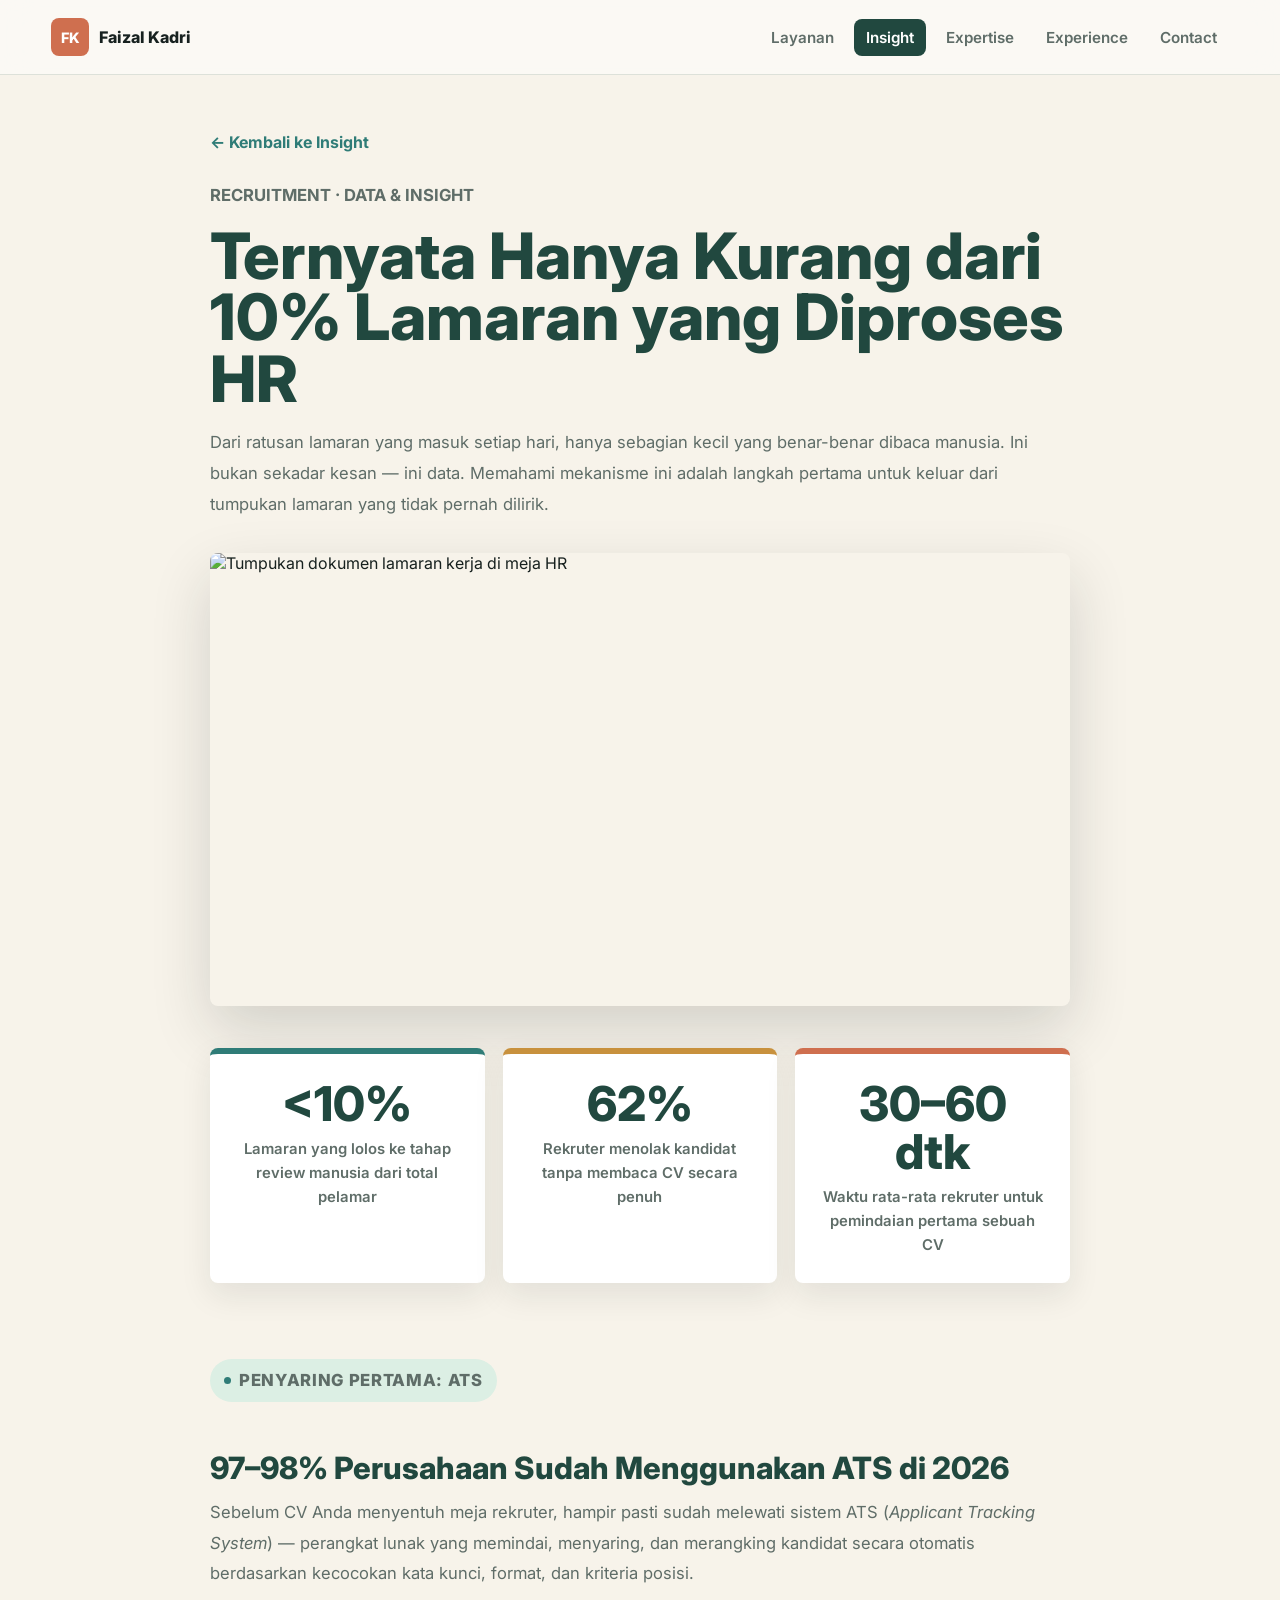
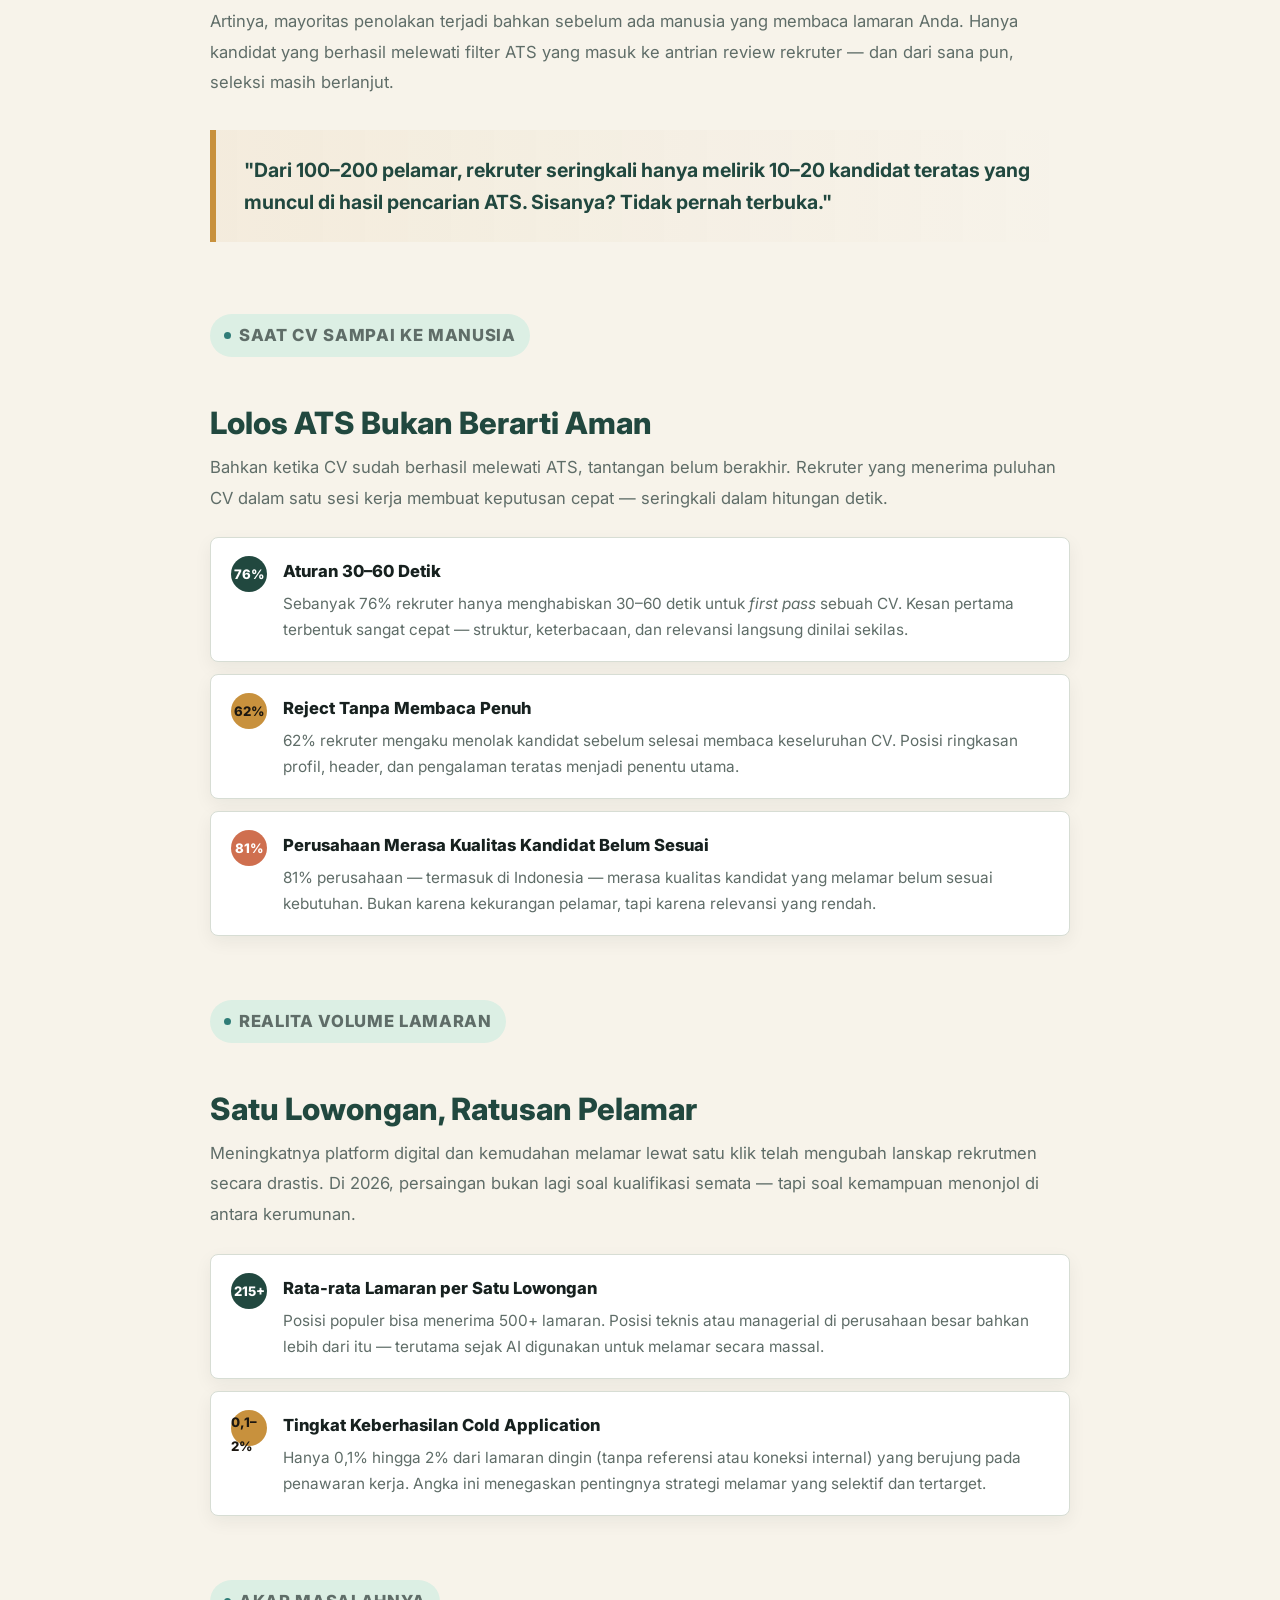
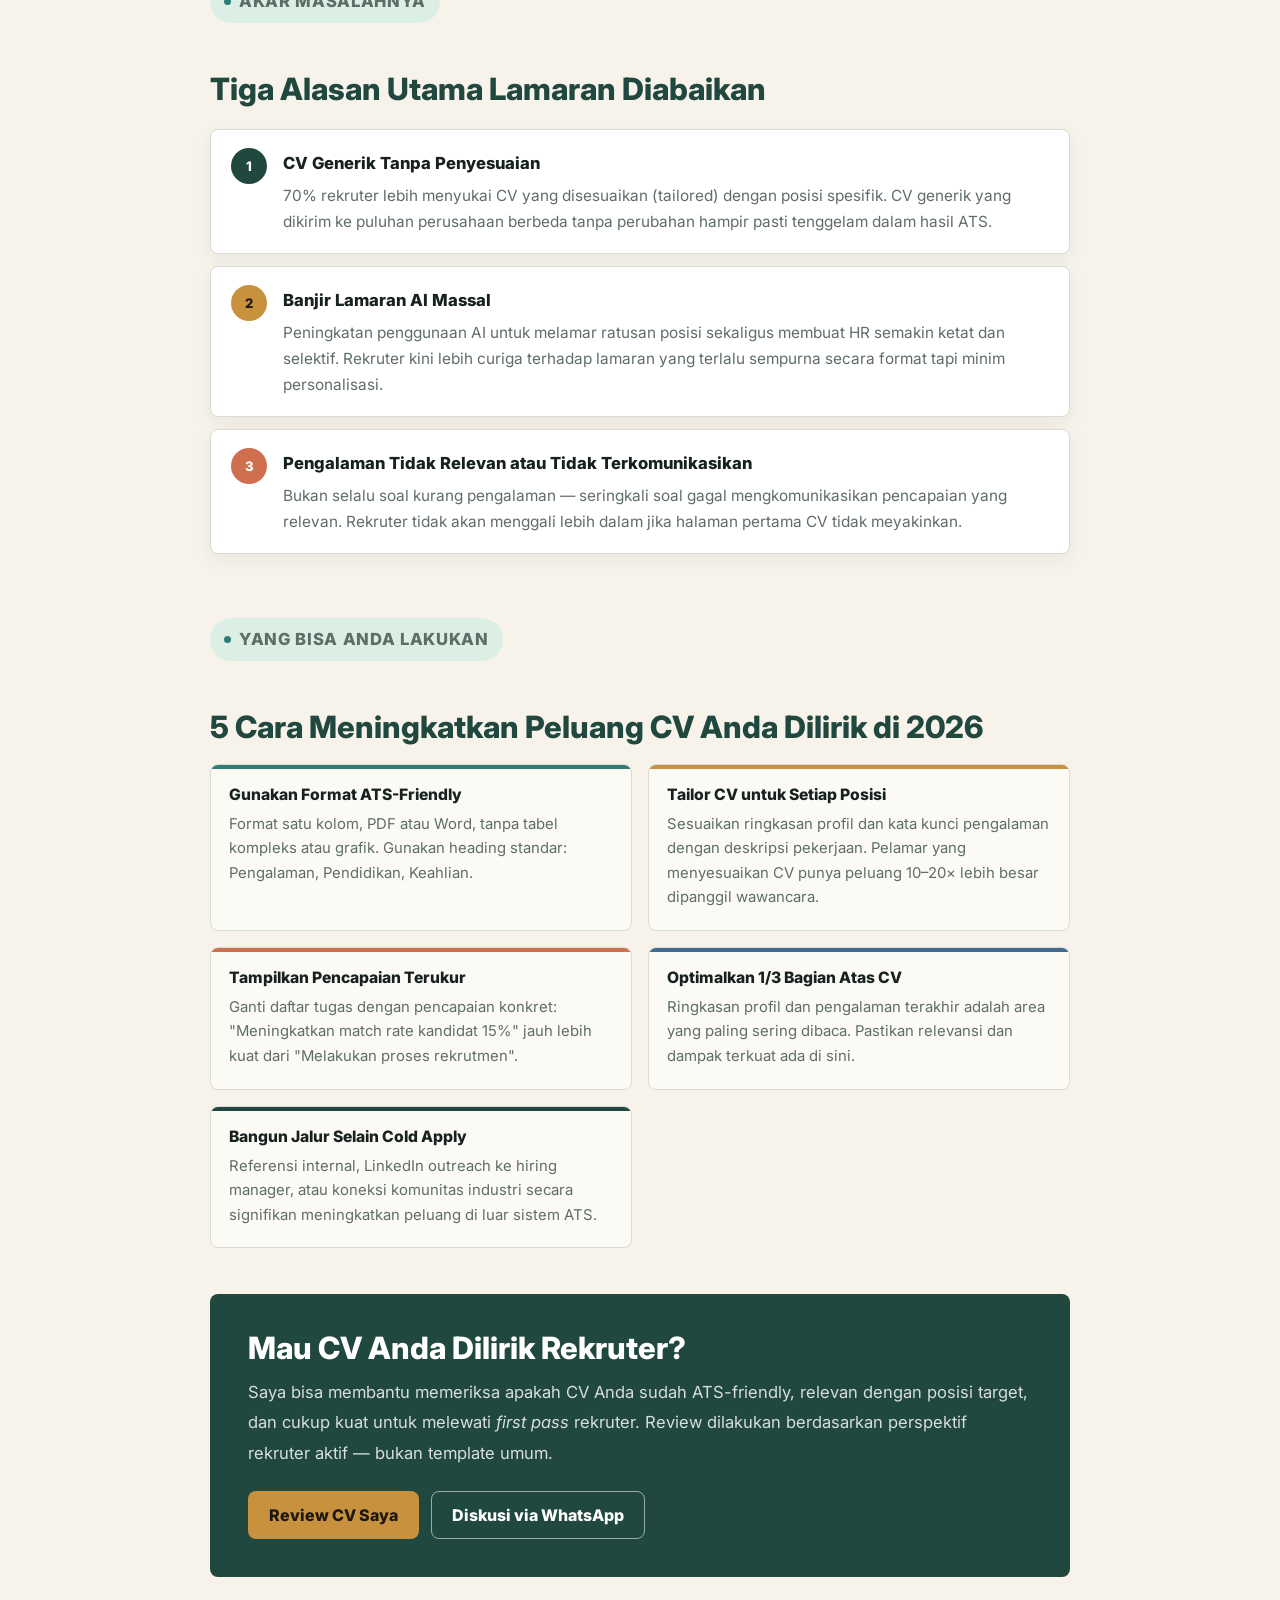
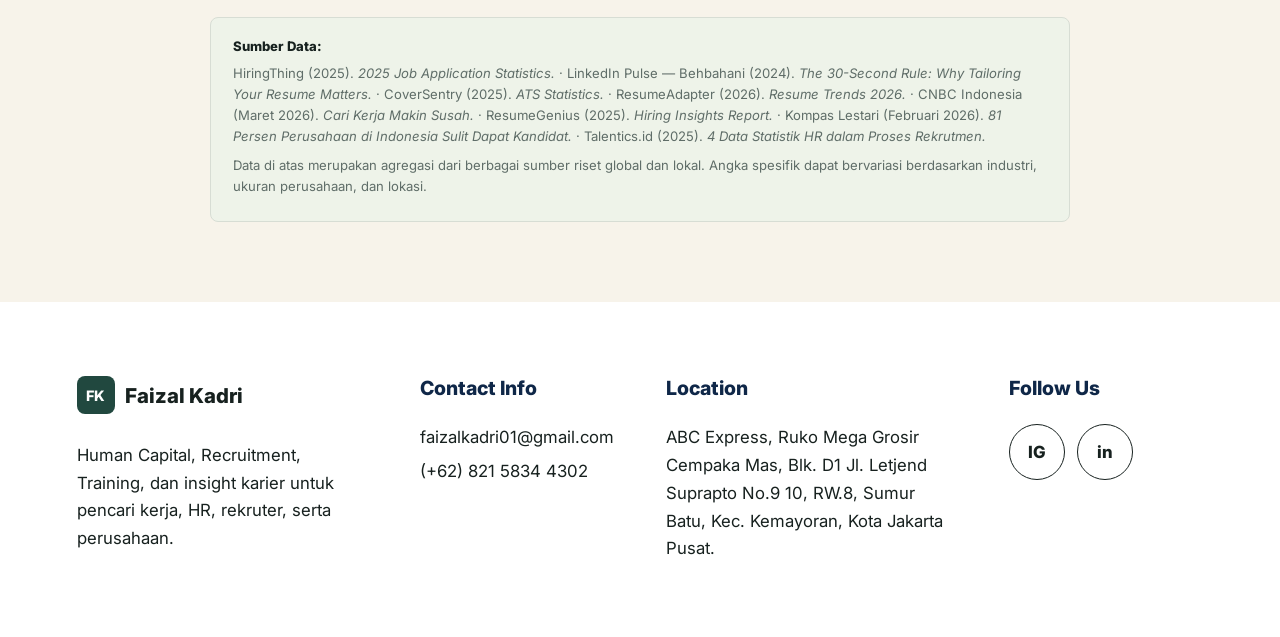
==== commit 9daa1d00: "Update artikel-peluang-lamaran-hr.html" ====
--- a/artikel-peluang-lamaran-hr.html
+++ b/artikel-peluang-lamaran-hr.html
@@ -11,49 +11,49 @@
   <link rel="stylesheet" href="styles.css">
   <style>
     /* ── Stat callout cards ── */
-    .stat-callout-grid {
+    .stat-grid {
       display: grid;
       grid-template-columns: repeat(3, 1fr);
       gap: 18px;
-      margin: 40px 0;
-    }
-
-    .stat-callout {
-      padding: 28px 24px;
-      border-radius: 10px;
+      margin: 36px 0;
+    }
+
+    .stat-card {
+      padding: 26px 22px;
+      border-radius: 8px;
       border-top: 6px solid var(--teal);
       background: var(--white);
       box-shadow: 0 12px 32px rgba(23,33,31,0.09);
       text-align: center;
     }
 
-    .stat-callout:nth-child(2) { border-top-color: var(--gold); }
-    .stat-callout:nth-child(3) { border-top-color: var(--coral); }
-
-    .stat-callout strong {
+    .stat-card:nth-child(2) { border-top-color: var(--gold); }
+    .stat-card:nth-child(3) { border-top-color: var(--coral); }
+
+    .stat-card strong {
       display: block;
-      font-size: clamp(2.2rem, 5vw, 3.4rem);
+      font-size: clamp(2rem, 5vw, 3rem);
       font-weight: 800;
       color: var(--forest);
       line-height: 1;
       margin-bottom: 10px;
     }
 
-    .stat-callout span {
+    .stat-card span {
       color: var(--muted);
-      font-size: 0.95rem;
+      font-size: 0.93rem;
       line-height: 1.6;
       font-weight: 600;
     }
 
-    /* ── Inline highlight quote ── */
+    /* ── Pull quote ── */
     .pull-quote {
-      margin: 36px 0;
-      padding: 28px 32px;
+      margin: 32px 0;
+      padding: 24px 28px;
       border-left: 6px solid var(--gold);
-      border-radius: 0 10px 10px 0;
+      border-radius: 0 8px 8px 0;
       background: linear-gradient(90deg, rgba(200,145,61,0.08), transparent);
-      font-size: clamp(1.12rem, 2vw, 1.32rem);
+      font-size: clamp(1.05rem, 2vw, 1.22rem);
       font-weight: 700;
       color: var(--forest);
       line-height: 1.65;
@@ -63,23 +63,23 @@
     .insight-list {
       list-style: none;
       padding: 0;
-      margin: 28px 0;
+      margin: 24px 0;
       display: grid;
-      gap: 14px;
+      gap: 12px;
     }
 
     .insight-list li {
       display: flex;
       gap: 16px;
       align-items: flex-start;
-      padding: 20px 22px;
+      padding: 18px 20px;
       border: 1px solid var(--line);
-      border-radius: 10px;
+      border-radius: 8px;
       background: var(--white);
       box-shadow: 0 6px 18px rgba(23,33,31,0.06);
     }
 
-    .insight-list li .num {
+    .insight-list .badge {
       flex-shrink: 0;
       width: 36px;
       height: 36px;
@@ -89,11 +89,11 @@
       display: grid;
       place-items: center;
       font-weight: 800;
-      font-size: 0.88rem;
-    }
-
-    .insight-list li .num.gold { background: var(--gold); color: #1c1710; }
-    .insight-list li .num.coral { background: var(--coral); }
+      font-size: 0.82rem;
+    }
+
+    .insight-list .badge.gold  { background: var(--gold);  color: #1c1710; }
+    .insight-list .badge.coral { background: var(--coral); }
 
     .insight-list li div strong {
       display: block;
@@ -105,21 +105,21 @@
     .insight-list li div p {
       margin: 0;
       color: var(--muted);
-      font-size: 0.97rem;
+      font-size: 0.96rem;
       line-height: 1.7;
     }
 
-    /* ── Section divider label ── */
+    /* ── Section label pill ── */
     .section-label {
       display: inline-flex;
       align-items: center;
-      gap: 10px;
-      margin: 44px 0 20px;
-      padding: 8px 16px;
+      gap: 8px;
+      margin: 40px 0 16px;
+      padding: 6px 14px;
       border-radius: 999px;
       background: var(--mint);
       color: var(--forest);
-      font-size: 0.8rem;
+      font-size: 0.78rem;
       font-weight: 800;
       text-transform: uppercase;
       letter-spacing: 0.04em;
@@ -128,23 +128,23 @@
     .section-label::before {
       content: "";
       display: block;
-      width: 8px;
-      height: 8px;
+      width: 7px;
+      height: 7px;
       border-radius: 50%;
       background: var(--teal);
     }
 
-    /* ── Tips checklist ── */
+    /* ── Tips grid ── */
     .tips-grid {
       display: grid;
       grid-template-columns: repeat(2, 1fr);
       gap: 16px;
-      margin: 24px 0 36px;
+      margin: 20px 0 32px;
     }
 
     .tip-card {
-      padding: 22px 20px;
-      border-radius: 10px;
+      padding: 20px 18px;
+      border-radius: 8px;
       border: 1px solid var(--line);
       background: var(--paper);
       position: relative;
@@ -166,7 +166,7 @@
 
     .tip-card h4 {
       margin: 0 0 8px;
-      font-size: 1rem;
+      font-size: 0.98rem;
       font-weight: 800;
       color: var(--ink);
     }
@@ -174,21 +174,21 @@
     .tip-card p {
       margin: 0;
       color: var(--muted);
-      font-size: 0.94rem;
+      font-size: 0.93rem;
       line-height: 1.65;
     }
 
     /* ── Source footnotes ── */
     .sources {
-      margin-top: 48px;
-      padding: 20px 24px;
+      margin-top: 40px;
+      padding: 18px 22px;
       border-radius: 8px;
       border: 1px solid var(--line);
       background: var(--soft);
     }
 
     .sources p {
-      margin: 0 0 8px;
+      margin: 0 0 6px;
       font-size: 0.82rem !important;
       color: var(--muted) !important;
       line-height: 1.6 !important;
@@ -199,61 +199,12 @@
       font-weight: 800;
     }
 
-    /* ── Article hero banner ── */
-    .article-hero-banner {
-      position: relative;
-      width: 100%;
-      margin: 34px 0 42px;
-      aspect-ratio: 1.9;
-      border-radius: 10px;
-      overflow: hidden;
-      box-shadow: var(--shadow);
-      display: flex;
-      align-items: flex-end;
-    }
-
-    .article-hero-banner img {
-      position: absolute;
-      inset: 0;
-      width: 100%;
-      height: 100%;
-      object-fit: cover;
-    }
-
-    .article-hero-banner::after {
-      content: "";
-      position: absolute;
-      inset: 0;
-      background: linear-gradient(0deg, rgba(21,48,43,0.78) 0%, rgba(21,48,43,0.2) 55%, transparent);
-    }
-
-    .article-hero-banner .banner-caption {
-      position: relative;
-      z-index: 2;
-      padding: 28px 32px;
-      color: var(--white);
-    }
-
-    .article-hero-banner .banner-caption strong {
-      display: block;
-      font-size: clamp(1.5rem, 3.5vw, 2.4rem);
-      font-weight: 800;
-      line-height: 1.2;
-      margin-bottom: 6px;
-    }
-
-    .article-hero-banner .banner-caption span {
-      font-size: 0.95rem;
-      color: rgba(255,255,255,0.78);
-      font-weight: 600;
-    }
-
     /* ── Responsive ── */
     @media (max-width: 680px) {
-      .stat-callout-grid {
+      .stat-grid {
         grid-template-columns: repeat(2, 1fr);
       }
-      .stat-callout-grid .stat-callout:last-child {
+      .stat-grid .stat-card:last-child {
         grid-column: 1 / -1;
       }
       .tips-grid {
@@ -262,9 +213,8 @@
     }
   </style>
 </head>
-<body class="article-page">
-
-  <header class="site-header is-scrolled">
+<body>
+  <header class="site-header">
     <a class="brand" href="index.html" aria-label="Faizal Kadri home">
       <span class="brand-mark">FK</span>
       <span>Faizal Kadri</span>
@@ -278,37 +228,30 @@
     </nav>
   </header>
 
-  <main>
-    <div class="article-detail">
+  <main class="article-page">
+    <article class="article-detail">
       <a class="back-link" href="index.html#insight">← Kembali ke Insight</a>
 
-      <span style="display:inline-block; margin-bottom:12px; padding:6px 14px; border-radius:999px; background:var(--mint); color:var(--forest); font-size:0.78rem; font-weight:800; text-transform:uppercase; letter-spacing:0.04em;">Recruitment · Data & Insight</span>
-
+      <p class="eyebrow">Recruitment · Data &amp; Insight</p>
       <h1>Ternyata Hanya Kurang dari 10% Lamaran yang Diproses HR</h1>
 
       <p class="article-lead">
         Dari ratusan lamaran yang masuk setiap hari, hanya sebagian kecil yang benar-benar dibaca manusia. Ini bukan sekadar kesan — ini data. Memahami mekanisme ini adalah langkah pertama untuk keluar dari tumpukan lamaran yang tidak pernah dilirik.
       </p>
 
-      <div class="article-hero-banner">
-        <img src="https://images.unsplash.com/photo-1586281380349-632531db7ed4?auto=format&fit=crop&w=1400&q=80" alt="Tumpukan dokumen lamaran kerja di meja HR">
-        <div class="banner-caption">
-          <strong>Rata-rata 215–500+ lamaran masuk per satu lowongan</strong>
-          <span>Data: HiringThing 2025 · ResumeAdapter 2026</span>
-        </div>
-      </div>
+      <img src="https://images.unsplash.com/photo-1586281380349-632531db7ed4?auto=format&fit=crop&w=1400&q=80" alt="Tumpukan dokumen lamaran kerja di meja HR">
 
       <!-- ── STAT CARDS ── -->
-      <div class="stat-callout-grid">
-        <div class="stat-callout">
+      <div class="stat-grid">
+        <div class="stat-card">
           <strong>&lt;10%</strong>
           <span>Lamaran yang lolos ke tahap review manusia dari total pelamar</span>
         </div>
-        <div class="stat-callout">
+        <div class="stat-card">
           <strong>62%</strong>
           <span>Rekruter menolak kandidat tanpa membaca CV secara penuh</span>
         </div>
-        <div class="stat-callout">
+        <div class="stat-card">
           <strong>30–60 dtk</strong>
           <span>Waktu rata-rata rekruter untuk pemindaian pertama sebuah CV</span>
         </div>
@@ -316,7 +259,6 @@
 
       <!-- ── BAGIAN 1: ATS ── -->
       <p class="section-label">Penyaring Pertama: ATS</p>
-
       <h2>97–98% Perusahaan Sudah Menggunakan ATS di 2026</h2>
 
       <p>
@@ -333,7 +275,6 @@
 
       <!-- ── BAGIAN 2: Human Review ── -->
       <p class="section-label">Saat CV Sampai ke Manusia</p>
-
       <h2>Lolos ATS Bukan Berarti Aman</h2>
 
       <p>
@@ -342,21 +283,21 @@
 
       <ul class="insight-list">
         <li>
-          <span class="num">76%</span>
+          <span class="badge">76%</span>
           <div>
             <strong>Aturan 30–60 Detik</strong>
             <p>Sebanyak 76% rekruter hanya menghabiskan 30–60 detik untuk <em>first pass</em> sebuah CV. Kesan pertama terbentuk sangat cepat — struktur, keterbacaan, dan relevansi langsung dinilai sekilas.</p>
           </div>
         </li>
         <li>
-          <span class="num gold">62%</span>
+          <span class="badge gold">62%</span>
           <div>
             <strong>Reject Tanpa Membaca Penuh</strong>
             <p>62% rekruter mengaku menolak kandidat sebelum selesai membaca keseluruhan CV. Posisi ringkasan profil, header, dan pengalaman teratas menjadi penentu utama.</p>
           </div>
         </li>
         <li>
-          <span class="num coral">81%</span>
+          <span class="badge coral">81%</span>
           <div>
             <strong>Perusahaan Merasa Kualitas Kandidat Belum Sesuai</strong>
             <p>81% perusahaan — termasuk di Indonesia — merasa kualitas kandidat yang melamar belum sesuai kebutuhan. Bukan karena kekurangan pelamar, tapi karena relevansi yang rendah.</p>
@@ -366,7 +307,6 @@
 
       <!-- ── BAGIAN 3: Volume Lamaran ── -->
       <p class="section-label">Realita Volume Lamaran</p>
-
       <h2>Satu Lowongan, Ratusan Pelamar</h2>
 
       <p>
@@ -375,14 +315,14 @@
 
       <ul class="insight-list">
         <li>
-          <span class="num">215+</span>
+          <span class="badge">215+</span>
           <div>
             <strong>Rata-rata Lamaran per Satu Lowongan</strong>
             <p>Posisi populer bisa menerima 500+ lamaran. Posisi teknis atau managerial di perusahaan besar bahkan lebih dari itu — terutama sejak AI digunakan untuk melamar secara massal.</p>
           </div>
         </li>
         <li>
-          <span class="num gold">0,1–2%</span>
+          <span class="badge gold">0,1–2%</span>
           <div>
             <strong>Tingkat Keberhasilan Cold Application</strong>
             <p>Hanya 0,1% hingga 2% dari lamaran dingin (tanpa referensi atau koneksi internal) yang berujung pada penawaran kerja. Angka ini menegaskan pentingnya strategi melamar yang selektif dan tertarget.</p>
@@ -390,28 +330,27 @@
         </li>
       </ul>
 
-      <!-- ── BAGIAN 4: Mengapa Tidak Dilirik ── -->
+      <!-- ── BAGIAN 4: Akar Masalah ── -->
       <p class="section-label">Akar Masalahnya</p>
-
       <h2>Tiga Alasan Utama Lamaran Diabaikan</h2>
 
       <ul class="insight-list">
         <li>
-          <span class="num">1</span>
+          <span class="badge">1</span>
           <div>
             <strong>CV Generik Tanpa Penyesuaian</strong>
             <p>70% rekruter lebih menyukai CV yang disesuaikan (tailored) dengan posisi spesifik. CV generik yang dikirim ke puluhan perusahaan berbeda tanpa perubahan hampir pasti tenggelam dalam hasil ATS.</p>
           </div>
         </li>
         <li>
-          <span class="num gold">2</span>
+          <span class="badge gold">2</span>
           <div>
             <strong>Banjir Lamaran AI Massal</strong>
             <p>Peningkatan penggunaan AI untuk melamar ratusan posisi sekaligus membuat HR semakin ketat dan selektif. Rekruter kini lebih curiga terhadap lamaran yang terlalu sempurna secara format tapi minim personalisasi.</p>
           </div>
         </li>
         <li>
-          <span class="num coral">3</span>
+          <span class="badge coral">3</span>
           <div>
             <strong>Pengalaman Tidak Relevan atau Tidak Terkomunikasikan</strong>
             <p>Bukan selalu soal kurang pengalaman — seringkali soal gagal mengkomunikasikan pencapaian yang relevan. Rekruter tidak akan menggali lebih dalam jika halaman pertama CV tidak meyakinkan.</p>
@@ -421,7 +360,6 @@
 
       <!-- ── BAGIAN 5: Tips ── -->
       <p class="section-label">Yang Bisa Anda Lakukan</p>
-
       <h2>5 Cara Meningkatkan Peluang CV Anda Dilirik di 2026</h2>
 
       <div class="tips-grid">
@@ -455,7 +393,7 @@
         </p>
         <div style="display:flex; flex-wrap:wrap; gap:12px; margin-top:22px;">
           <a class="button primary" href="form-review-cv.html">Review CV Saya</a>
-          <a class="button secondary" href="https://wa.me/6282158344302?text=Halo%20Faizal%2C%20saya%20ingin%20diskusi%20tentang%20CV%20saya." target="_blank" rel="noopener" style="border-color:rgba(255,255,255,0.45); color:#fff;">Diskusi via WhatsApp</a>
+          <a class="button secondary" href="https://wa.me/6282158344302?text=Halo%20Faizal%2C%20saya%20ingin%20diskusi%20tentang%20CV%20saya." target="_blank" rel="noopener">Diskusi via WhatsApp</a>
         </div>
       </div>
 
@@ -463,23 +401,37 @@
       <div class="sources">
         <p><strong>Sumber Data:</strong></p>
         <p>HiringThing (2025). <em>2025 Job Application Statistics.</em> · LinkedIn Pulse — Behbahani (2024). <em>The 30-Second Rule: Why Tailoring Your Resume Matters.</em> · CoverSentry (2025). <em>ATS Statistics.</em> · ResumeAdapter (2026). <em>Resume Trends 2026.</em> · CNBC Indonesia (Maret 2026). <em>Cari Kerja Makin Susah.</em> · ResumeGenius (2025). <em>Hiring Insights Report.</em> · Kompas Lestari (Februari 2026). <em>81 Persen Perusahaan di Indonesia Sulit Dapat Kandidat.</em> · Talentics.id (2025). <em>4 Data Statistik HR dalam Proses Rekrutmen.</em></p>
-        <p style="margin-top:10px; font-size:0.78rem;">Data di atas merupakan agregasi dari berbagai sumber riset global dan lokal. Angka spesifik dapat bervariasi berdasarkan industri, ukuran perusahaan, dan lokasi.</p>
-      </div>
-
+        <p style="margin-top:8px; font-size:0.78rem;">Data di atas merupakan agregasi dari berbagai sumber riset global dan lokal. Angka spesifik dapat bervariasi berdasarkan industri, ukuran perusahaan, dan lokasi.</p>
+      </div>
+    </article>
+  </main>
+
+  <footer class="footer" id="contact">
+    <div class="footer-brand">
+      <a class="brand" href="index.html" aria-label="Faizal Kadri home">
+        <span class="brand-mark">FK</span>
+        <span>Faizal Kadri</span>
+      </a>
+      <p>Human Capital, Recruitment, Training, dan insight karier untuk pencari kerja, HR, rekruter, serta perusahaan.</p>
     </div>
-  </main>
-
-  <footer class="footer" id="contact">
-    <div>
-      <p class="eyebrow">Mari terhubung</p>
-      <h2>Diskusi HR, recruitment, training, atau kolaborasi konten.</h2>
+    <div class="footer-column">
+      <h3>Contact Info</h3>
+      <a href="mailto:faizalkadri01@gmail.com">faizalkadri01@gmail.com</a>
+      <a href="tel:+6282158344302">(+62) 821 5834 4302</a>
     </div>
-    <address>
-      <a href="mailto:faizalkadri01@gmail.com">faizalkadri01@gmail.com</a>
-      <a href="tel:+6282158344302">0821 5834 4302</a>
-      <a href="https://www.linkedin.com/in/faizal-kadri-985750173">LinkedIn Faizal Kadri</a>
-      <span>Senen, Jakarta Pusat</span>
-    </address>
+    <div class="footer-column">
+      <h3>Location</h3>
+      <address>
+        ABC Express, Ruko Mega Grosir Cempaka Mas, Blk. D1 Jl. Letjend Suprapto No.9 10, RW.8, Sumur Batu, Kec. Kemayoran, Kota Jakarta Pusat.
+      </address>
+    </div>
+    <div class="footer-column">
+      <h3>Follow Us</h3>
+      <div class="social-links">
+        <a href="https://www.instagram.com/faizallkadri/" aria-label="Instagram Faizal Kadri">IG</a>
+        <a href="https://www.linkedin.com/in/faizal-kadri-985750173" aria-label="LinkedIn Faizal Kadri">in</a>
+      </div>
+    </div>
   </footer>
 
   <script src="script.js"></script>
